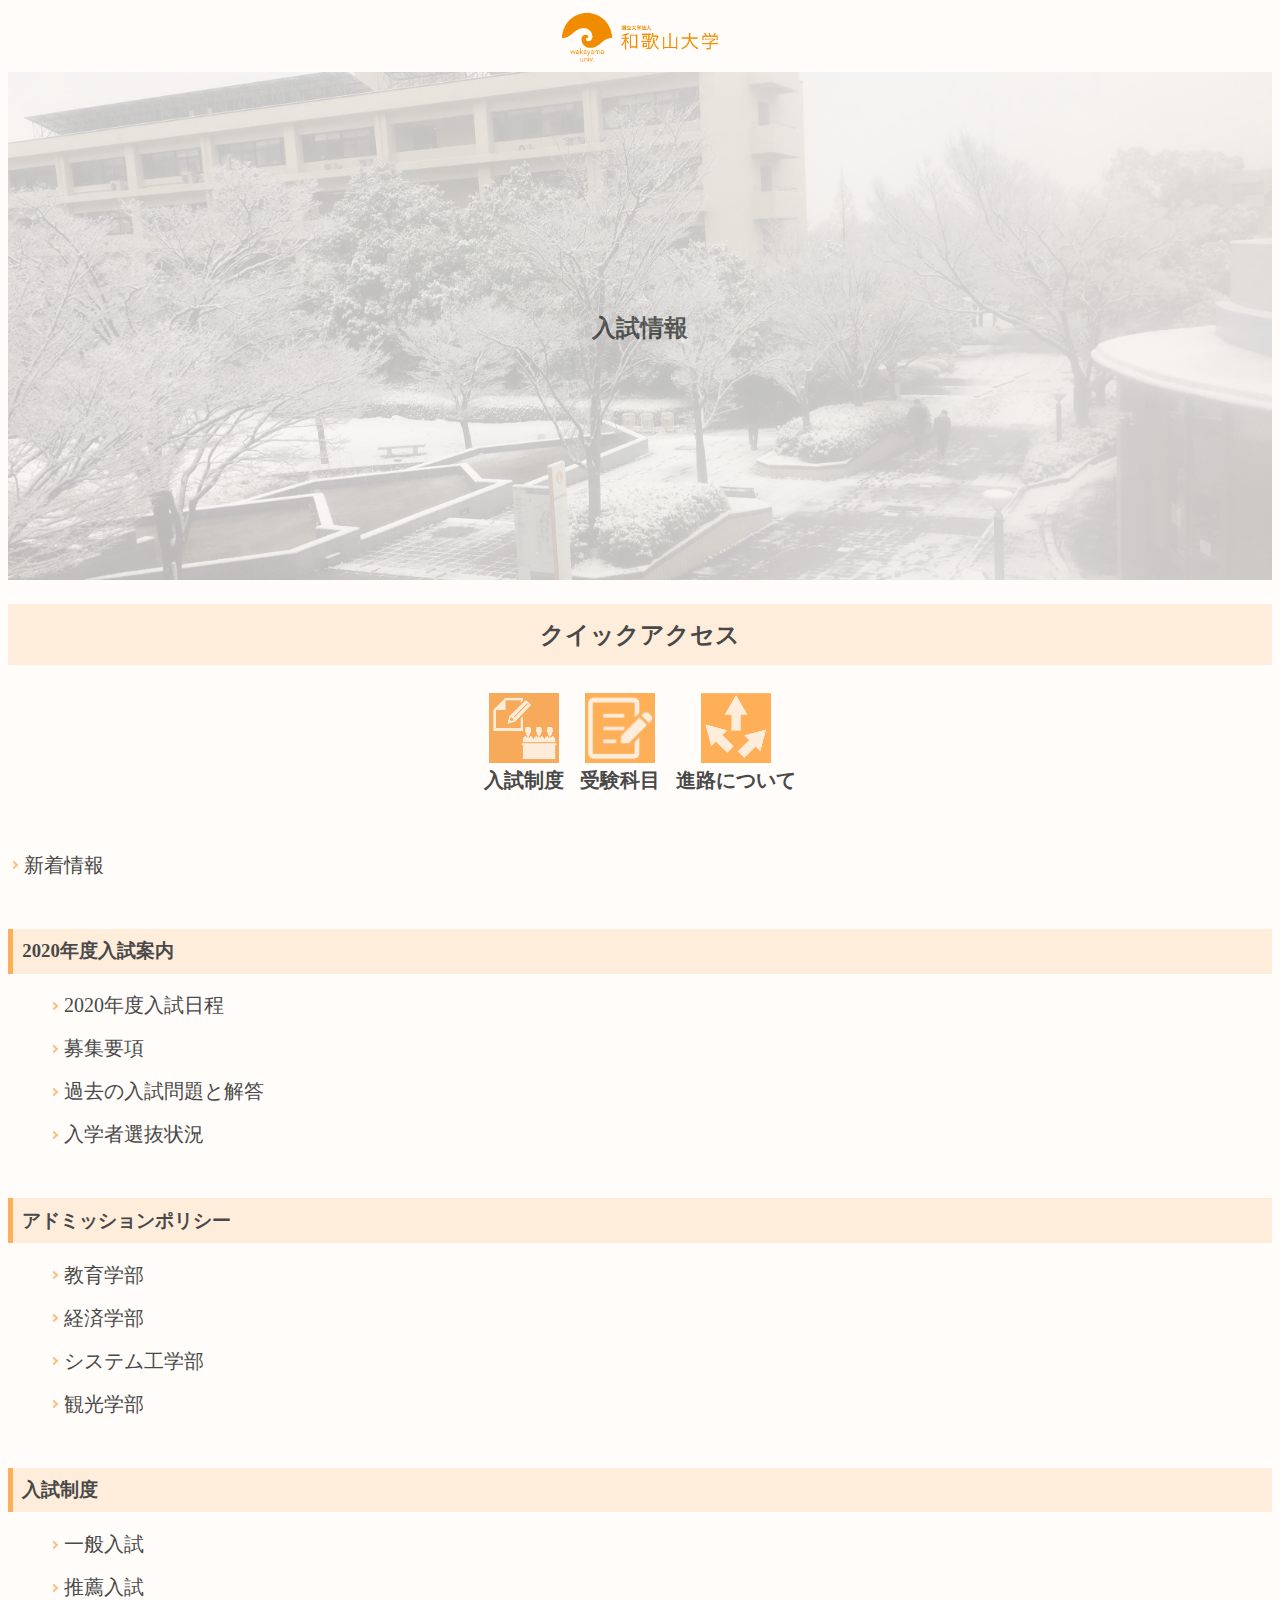
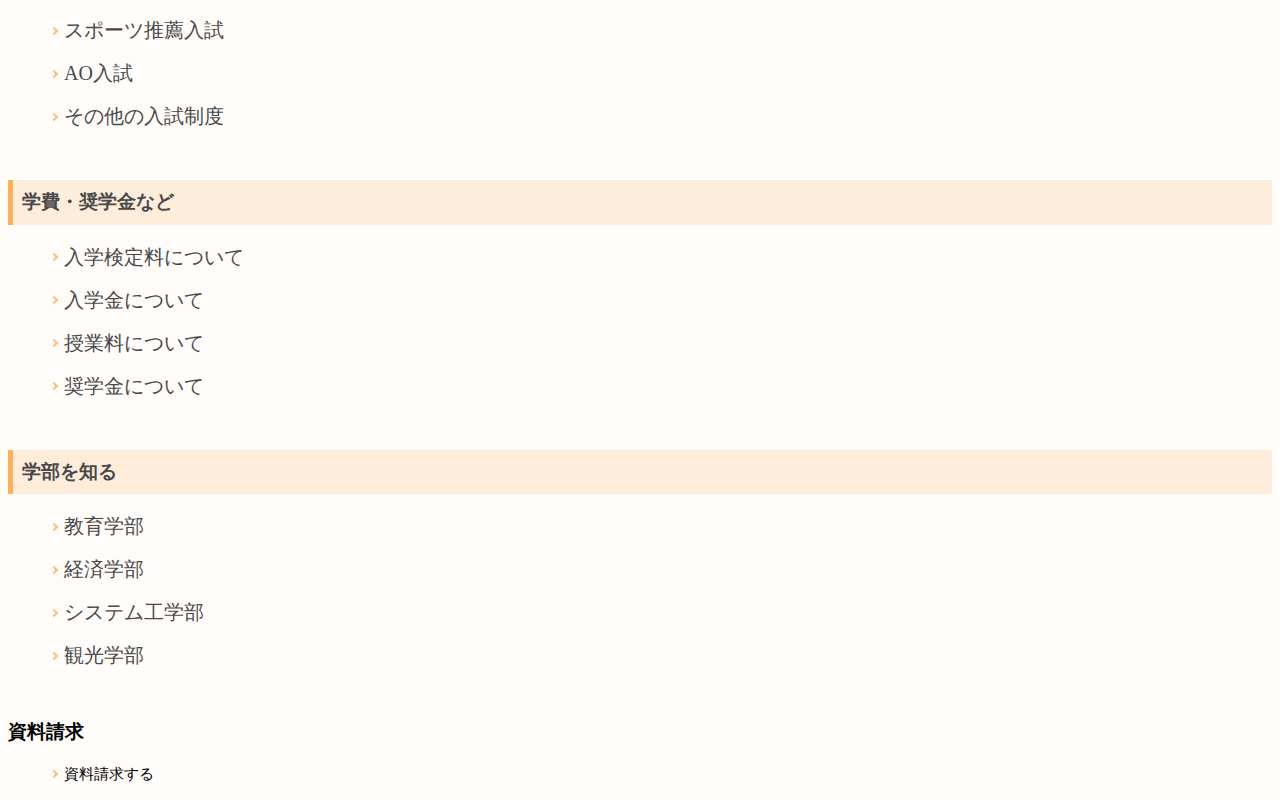
==== index.html @ 89550f72 "Add files via upload" ====
<!DOCTYPE html>
<html lang="ja">
<head>

<meta name="viewport" content="width=device-width,initial-scale=1.0,minimum-scale=1.0">
<meta charset="utf-8">
<title>入試情報｜和歌山大学</title>
<link rel="icon" href="img/icon.png">
<link rel="stylesheet" href="styles.css">
</head>

<body>

  <div class="top">
    <section>
      <img src="img/typeD_color.png" height="60">
    </section>
  </div>

  <div class="title_nyuusi">
    <h2>入試情報</h2>
    <img src="img/snow.JPG">
  </div>


  <div class="title">
    <h2>クイックアクセス</h2>
    <ui class="qa">
      <li>
        <a href="seido.html"><img src="img/入試方法.png" width="70"></a>
        <h3>入試制度</h3>
      </li><li>
        <a href="kamoku.html"><img src="img/入試科目.png" width="70"></a>
        <h3>受験科目</h3>
      </li><li>
        <a href="sinro.html"><img src="img/進路.png" width="70"></a>
        <h3>進路について</h3>
      </li>
    </ul>
  </div>

  <div class="news">
      <p><a href="#" class="arrow sample">新着情報</a></p>
  </div>

  <div class="ado">
      <h3>2020年度入試案内</h3>
      <ul>
        <p><a href="http://www.wakayama-u.ac.jp/admission/entrance/schedule/R2index.html" class="arrow sample">2020年度入試日程</a></p>
      </ul><ul>
        <p><a href="http://www.wakayama-u.ac.jp/admission/faculty/invitation/index.html" class="arrow sample">募集要項</a></p>
      </ul><ul>
        <p><a href="http://www.wakayama-u.ac.jp/admission/entrance/mondai.html" class="arrow sample">過去の入試問題と解答</a></p>
      </ul><ul>
        <p><a href="http://www.wakayama-u.ac.jp/admission/faculty/data/state/index.html" class="arrow sample">入学者選抜状況</a></p>
      </ul>
  </div>

  <div class="syutugan">
    <h3>アドミッションポリシー</h3>
    <ul>
      <p><a href="http://www.wakayama-u.ac.jp/admission/admission-policy/edu.html" class="arrow sample">教育学部</a></p>
      <p><a href="http://www.wakayama-u.ac.jp/admission/admission-policy/eco.html" class="arrow sample">経済学部</a></p>
      <p><a href="http://www.wakayama-u.ac.jp/admission/admission-policy/sys.html" class="arrow sample">システム工学部</a></p>
      <p><a href="http://www.wakayama-u.ac.jp/admission/admission-policy/tou.html" class="arrow sample">観光学部</a></p>
    </ul>
  </div>


  <div class="kamoku">
      <h3>入試制度</h3>
      <ul>
        <p><a href="ippan.html" class="arrow sample">一般入試</a></p>
      </ul><ul>
        <p><a href="suisen.html" class="arrow sample">推薦入試</a></p>
      </ul><ul>
        <p><a href="sports.html" class="arrow sample">スポーツ推薦入試</a></p>
      </ul><ul>
        <p><a href="ao.html" class="arrow sample">AO入試</a></p>
      </ul><ul>
        <p><a href="sonota.html" class="arrow sample">その他の入試制度</a></p>
      </ul>
  </div>

  <div class="money">
    <h3>学費・奨学金など</h3>
    <ul>
      <p><a href="http://www.wakayama-u.ac.jp/admission/entrance/payment.html" class="arrow sample">入学検定料について</a></p>
    </ul><ul>
      <p><a href="http://www.wakayama-u.ac.jp/scenter/fee/index.html" class="arrow sample">入学金について</a></p>
    </ul><ul>
      <p><a href="http://www.wakayama-u.ac.jp/scenter/fee/payment.html" class="arrow sample">授業料について</a></p>
    </ul><ul>
      <p><a href="http://www.wakayama-u.ac.jp/scenter/fee/scholarship0/" class="arrow sample">奨学金について</a></p>
    </ul>
  </div>

  <div class="gakubu">
    <h3>学部を知る</h3>
    <ul>
      <p><a href="https://www.wakayama-u.ac.jp/edu/" class="arrow sample">教育学部</a></p>
    </ul><ul>
      <p><a href="https://www.wakayama-u.ac.jp/eco/" class="arrow sample">経済学部</a></p>
    </ul><ul>
      <p><a href="https://www.wakayama-u.ac.jp/sys/" class="arrow sample">システム工学部</a></p>
    </ul><ul>
      <p><a href="https://www.wakayama-u.ac.jp/tourism/" class="arrow sample">観光学部</a></p>
    </ul>
  </div>

  <div class="siryou">
    <h3>資料請求</h3>
    <ul>
      <p><a href="http://www.wakayama-u.ac.jp/admission/faculty/invitation/guid/index.html" class="arrow sample">資料請求する</a></p>
    </ul>
  </div>


</body>
</html>
---- styles.css ----
html{
  background-color: #fffcf9;
}

.ado, .kamoku, .money, .gakubu, .syutugan, .news{
 position: relative;
 margin-bottom: 50px;
}

.ado a, .kamoku a, .money a, .gakubu a, .syutugan a, .news a{
  font-size: 20px;
  font-family: Hiragino Kaku Gothic ProN;
  font-weight: regular;
  color: #494949;
}

.ado h3, .kamoku h3, .money h3, .gakubu h3, .syutugan h3{
  padding: 0.5em;
  color: #494949;
  background: #ffeddb;
  border-left: solid 5px #ffaf58;
 font-family: Hiragino Kaku Gothic ProN;
 font-weight: Medium:
}


.ado p{
  display: block;
  margin: auto;
}

.arrow{
    position: relative;
    display: inline-block;
    padding: 0 0 0 16px;
    color: #000;
    vertical-align: middle;
    text-decoration: none;
    font-size: 15px;
}
.arrow::before,
.arrow::after{
    position: absolute;
    top: 0;
    bottom: 0;
    left: 0;
    margin: auto;
    content: "";
    vertical-align: middle;
}

.sample::before{
    left: 3px;
    width: 4px;
    height: 4px;
    border-top: 2px solid #ffbf7f;
    border-right: 2px solid #ffbf7f;
    -webkit-transform: rotate(45deg);
    transform: rotate(45deg);
}

.top{
  width: auto;
  text-align: center;
}

.title_nyuusi{
  position: relative;
}

.title_nyuusi h2{
  font-family: Hiragino Kaku Gothic ProN;
  font-weight: Bold;
  color: #494949;
  position: absolute;
  top: 50%;
  left: 50%;
  -ms-transform: translate(-50%,-50%);
  -webkit-transform: translate(-50%,-50%);
  transform: translate(-50%,-50%);
  margin: 0;
  padding: 0;
}

.title_nyuusi img{
  width: 100%;
  opacity: 0.3;
}

.title{
  text-align: center;
  margin-bottom: 50px;
}

.title h2{
  position: relative;
  padding: 0.6em;
  background: #ffeddb;
  font-family: Hiragino Kaku Gothic ProN;
  font-weight: Bold;
  color: #494949;
}

/*.title h2:after{
  position: absolute;
  content: '';
  top: 100%;
  left: 50%;
  border: 15px solid transparent;
  border-top: 15px solid #ffaf58;
  width: 0;
  height: 0;
}*/

.qa li{
  display: inline-block;
  list-style: none;
  margin: 8px;
}

.qa{
  padding: 0;
}

.qa h3{
  margin: 0px;
  font-family: Hiragino Kaku Gothic ProN;
  font-weight: regular;
  font-size: 20px;
  color: #494949;
}
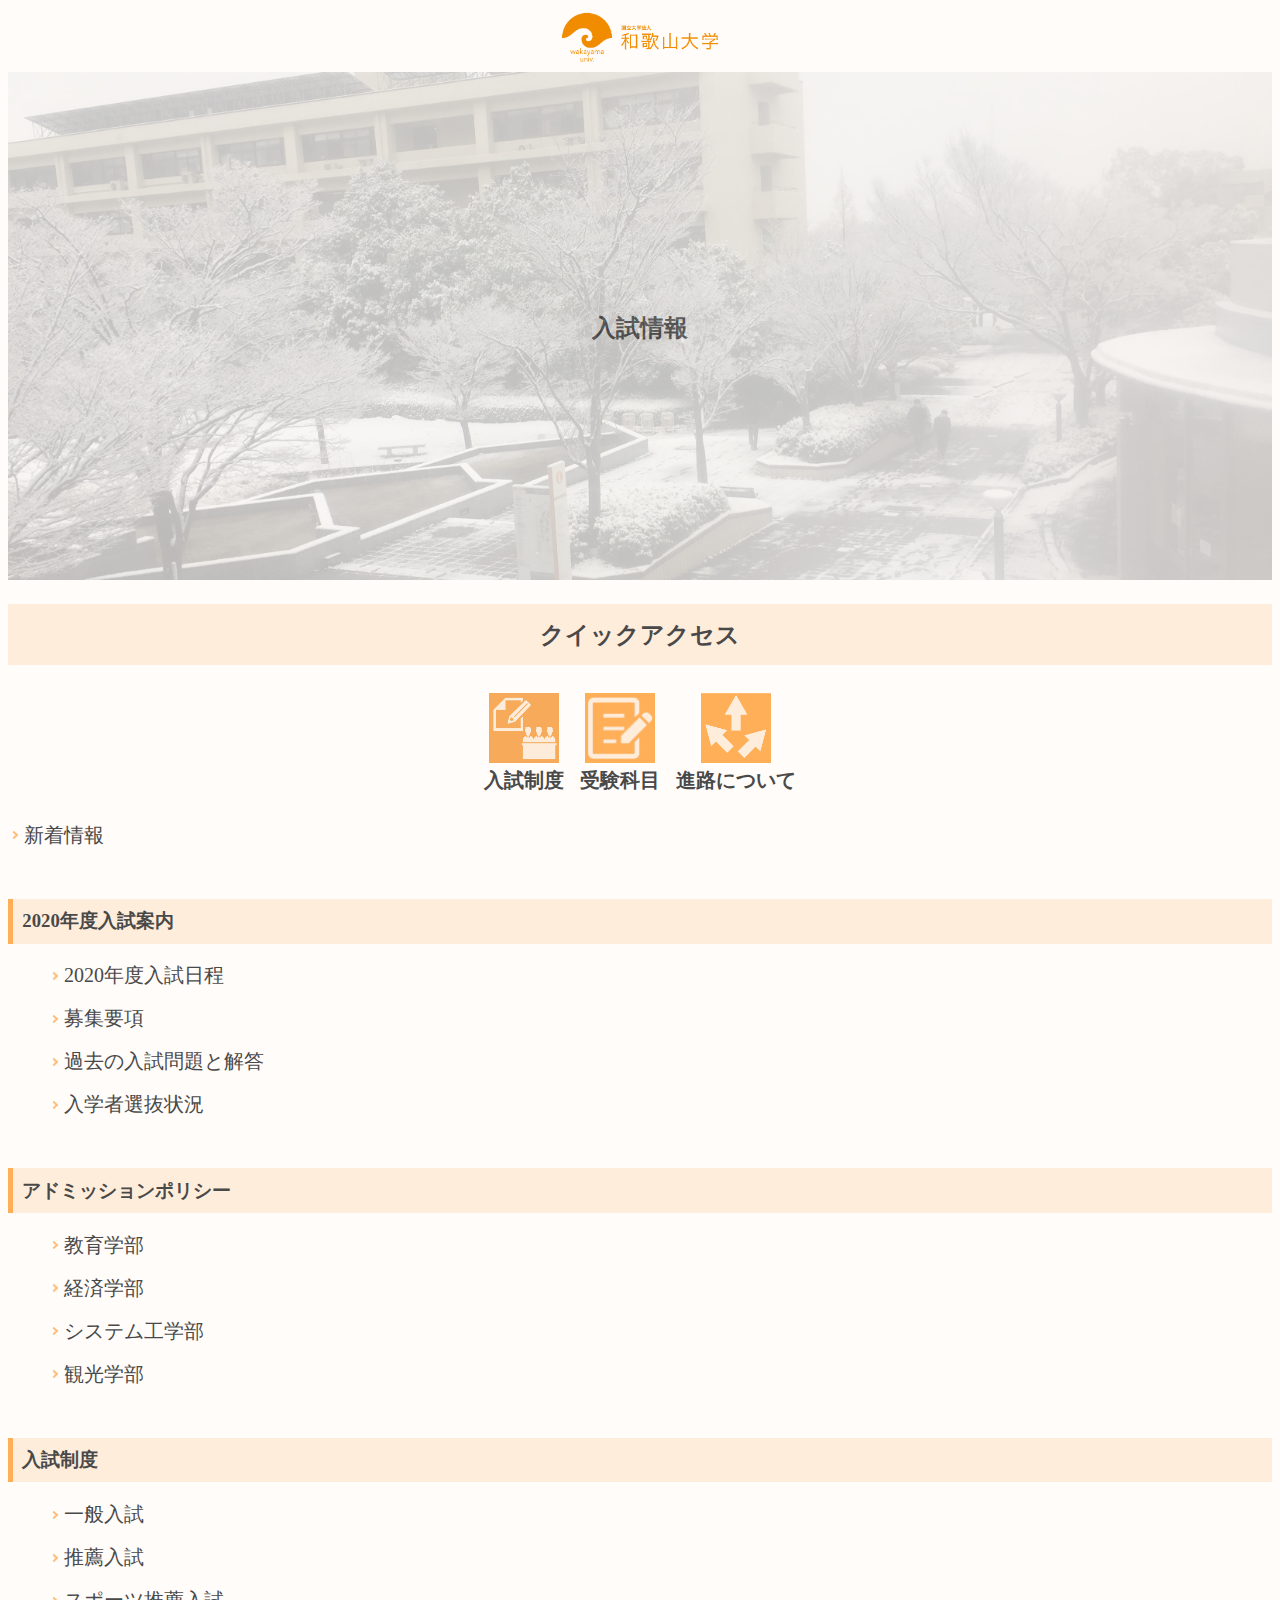
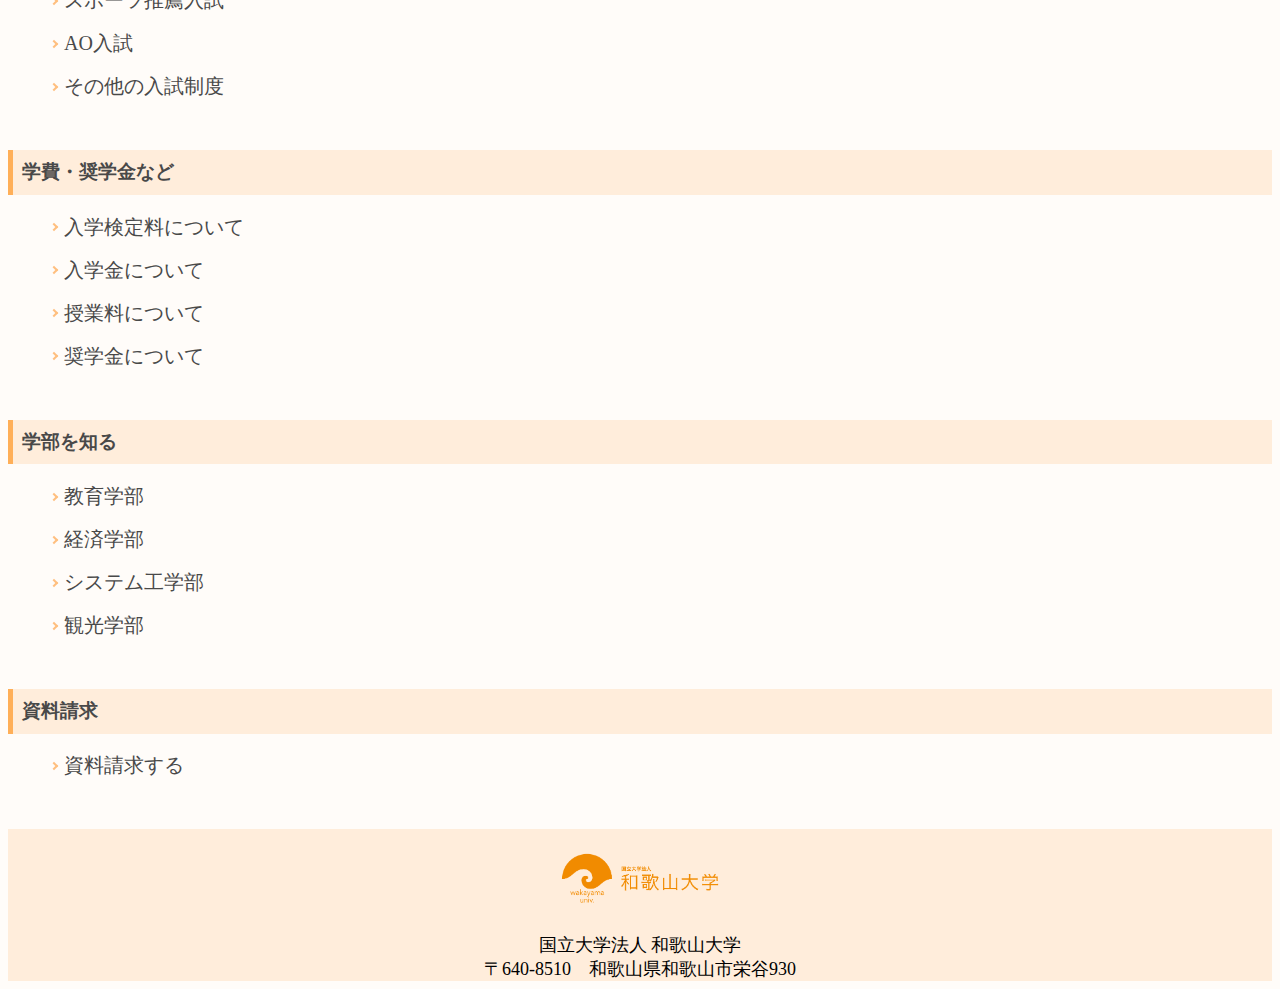
==== commit 09a9e98a: "Add files via upload" ====
--- a/index.html
+++ b/index.html
@@ -7,6 +7,28 @@
 <title>入試情報｜和歌山大学</title>
 <link rel="icon" href="img/icon.png">
 <link rel="stylesheet" href="styles.css">
+
+<script src="https://ajax.googleapis.com/ajax/libs/jquery/2.0.0/jquery.min.js"></script>
+
+<script>
+jQuery(document).ready(function() {
+var offset = 100;
+var duration = 500;
+jQuery(window).scroll(function() {
+if (jQuery(this).scrollTop() > offset) {
+jQuery('.pagetop').fadeIn(duration);
+} else {
+jQuery('.pagetop').fadeOut(duration);
+}
+});
+
+jQuery('.pagetop').click(function(event) {
+event.preventDefault();
+jQuery('html, body').animate({scrollTop: 0}, duration);
+return false;
+})
+});
+</script>
 </head>
 
 <body>
@@ -116,5 +138,14 @@
   </div>
 
 
+    <div class="daigaku">
+      <img src="img/typeD_color.png" height="60">
+      <p>国立大学法人 和歌山大学</p>
+      <p>〒640-8510　和歌山県和歌山市栄谷930</p>
+    </div>
+
+  <div class="pagetop">⇑</div>
+
+
 </body>
 </html>
--- a/styles.css
+++ b/styles.css
@@ -2,19 +2,19 @@
   background-color: #fffcf9;
 }
 
-.ado, .kamoku, .money, .gakubu, .syutugan, .news{
+.ado, .kamoku, .money, .gakubu, .syutugan, .news, .siryou{
  position: relative;
  margin-bottom: 50px;
 }
 
-.ado a, .kamoku a, .money a, .gakubu a, .syutugan a, .news a{
+.ado a, .kamoku a, .money a, .gakubu a, .syutugan a, .news a, .siryou a{
   font-size: 20px;
   font-family: Hiragino Kaku Gothic ProN;
   font-weight: regular;
   color: #494949;
 }
 
-.ado h3, .kamoku h3, .money h3, .gakubu h3, .syutugan h3{
+.ado h3, .kamoku h3, .money h3, .gakubu h3, .syutugan h3, .siryou h3{
   padding: 0.5em;
   color: #494949;
   background: #ffeddb;
@@ -115,7 +115,7 @@
 .qa li{
   display: inline-block;
   list-style: none;
-  margin: 8px;
+  margin: 10px;
 }
 
 .qa{
@@ -129,3 +129,80 @@
   font-size: 20px;
   color: #494949;
 }
+
+
+.daigaku{
+  background: #ffeddb;
+  width: auto;
+  text-align: center;
+}
+
+.daigaku p{
+  margin: 0;
+  font-family: Hiragino Kaku Gothic ProN;
+  font-weight: lighter;
+  font-size: 18px;
+}
+
+.daigaku img{
+  margin-top: 20px;
+  margin-bottom: 20px;
+}
+
+/* 上に戻るボタン */
+.pagetop {
+	color: #fff;
+	background-color: rgba(0,0,0,0.3);
+	text-decoration: none;
+	display: none;
+	position: fixed;
+	bottom: 1rem;
+	right: 1rem;
+	font-size: 1.5rem;
+	width: 3.3rem;
+	height: 3.3rem;
+	line-height: 3.3rem;
+	border-radius: 3.3rem;
+	text-align: center;
+	cursor: pointer;
+}
+
+.pagetop:hover {
+	color: #fff !important;
+	background-color: #ed702b;
+	text-decoration: none;
+}
+
+
+.title{
+  text-align: center;
+  margin-bottom: 20px;
+}
+
+/*.title h2{
+  position: relative;
+  padding: 0.6em;
+  background: #ffeddb;
+  font-family: Hiragino Kaku Gothic ProN;
+  font-weight: Bold;
+  color: #494949;
+}*/
+
+.title h4{
+  font-family: Hiragino Kaku Gothic ProN;
+  font-weight: Bold;
+  color: #494949;
+}
+
+.title_gakubu{
+  text-align: center;
+  display: inline-block;
+  padding: 0;
+  margin-top: 0;
+}
+
+.title li{
+  display: inline-block;
+  list-style: none;
+  margin: 8px;
+}
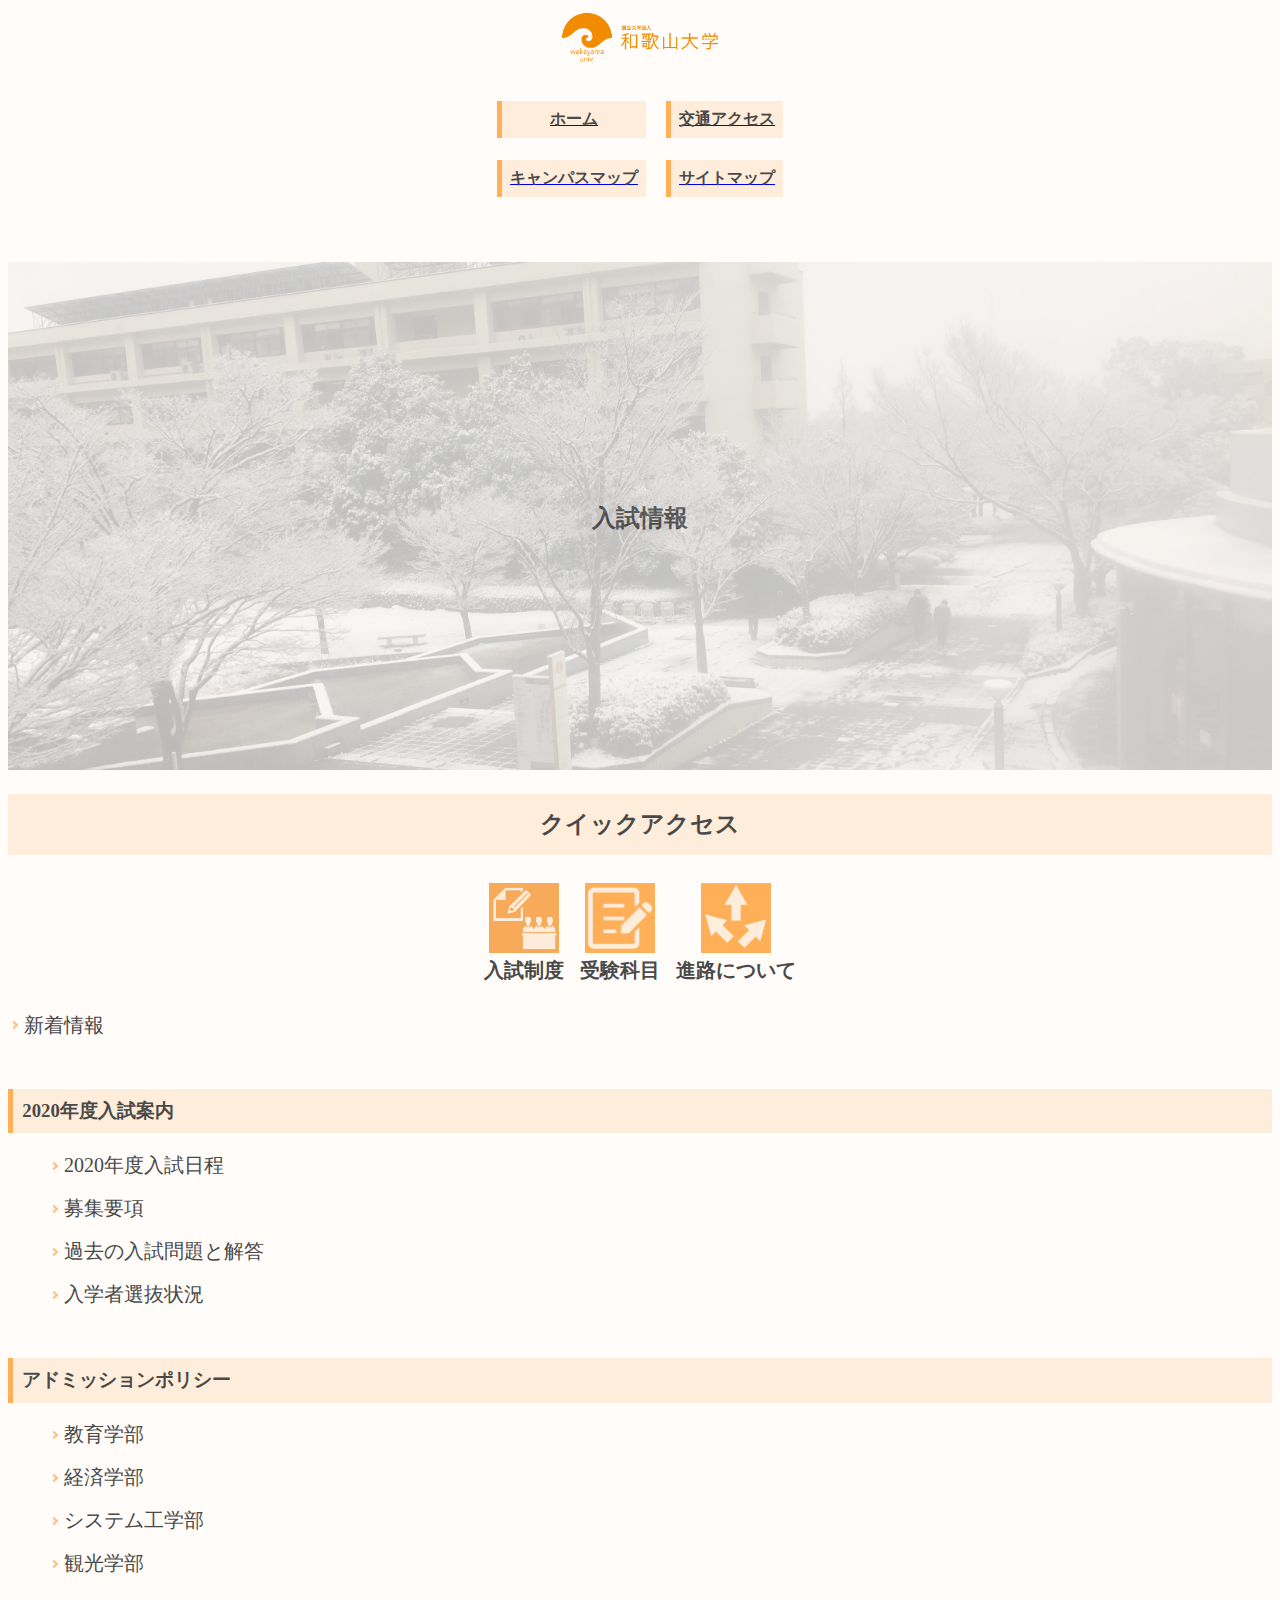
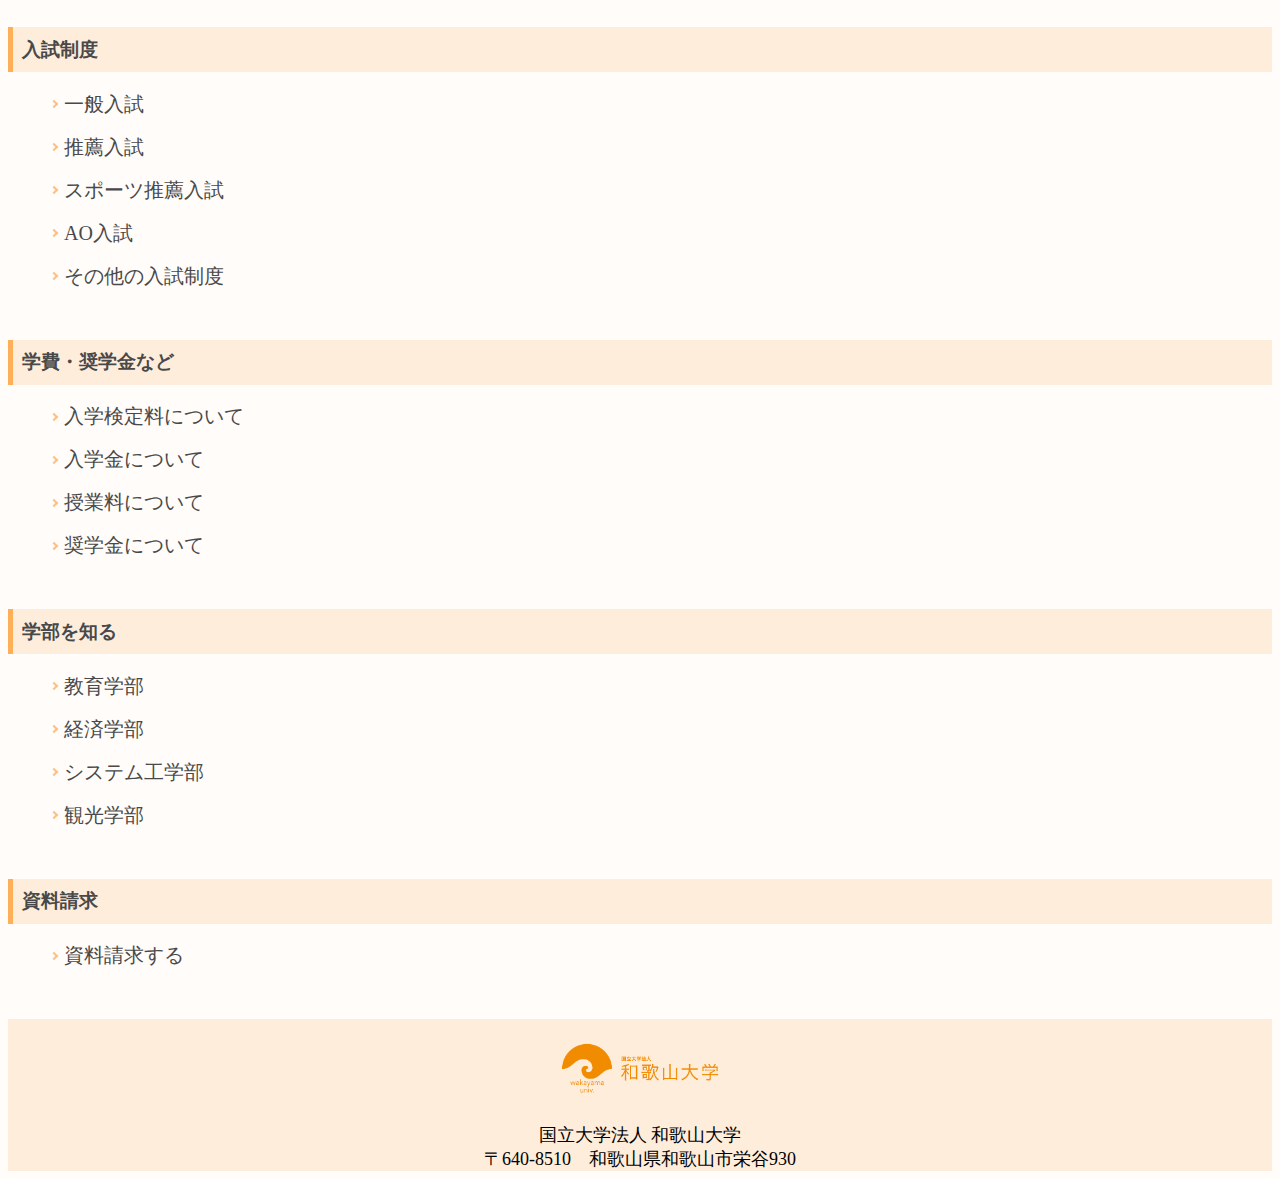
==== commit f31e3033: "Add files via upload" ====
--- a/index.html
+++ b/index.html
@@ -37,6 +37,13 @@
     <section>
       <img src="img/typeD_color.png" height="60">
     </section>
+  </div>
+
+  <div class="title">
+    <ul class="title_gakubu">
+      <li><a href="https://www.wakayama-u.ac.jp/"><h4>ホーム</h4></a><a href="https://www.wakayama-u.ac.jp/about/c-map.html"><h4>キャンパスマップ</h4></a></li>
+      <li><a href="https://www.wakayama-u.ac.jp/about/access.html"><h4>交通アクセス</h4></a><a href="https://www.wakayama-u.ac.jp/sitemap.html"><h4>サイトマップ</h4></a></li>
+    </ul>
   </div>
 
   <div class="title_nyuusi">
--- a/styles.css
+++ b/styles.css
@@ -14,7 +14,7 @@
   color: #494949;
 }
 
-.ado h3, .kamoku h3, .money h3, .gakubu h3, .syutugan h3, .siryou h3{
+.ado h3, .kamoku h3, .money h3, .gakubu h3, .syutugan h3, .siryou h3, .title_gakubu h4{
   padding: 0.5em;
   color: #494949;
   background: #ffeddb;
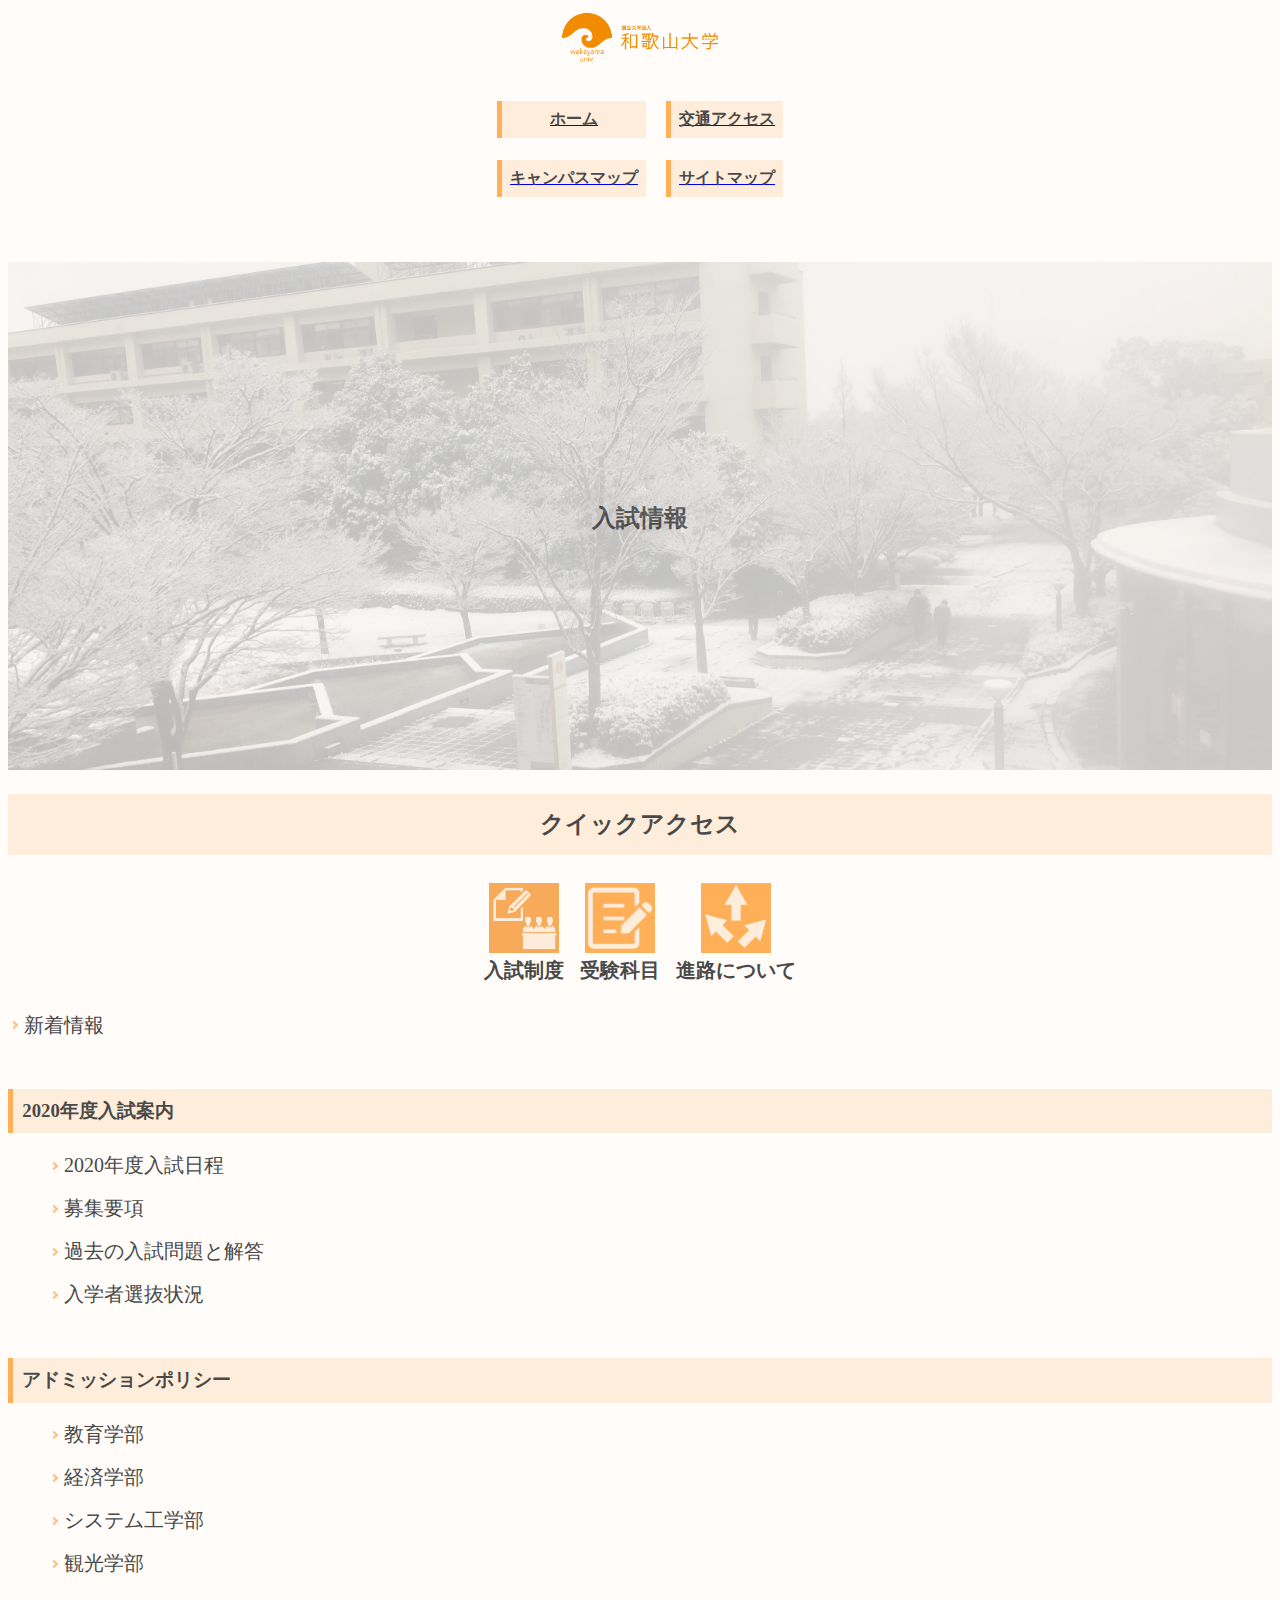
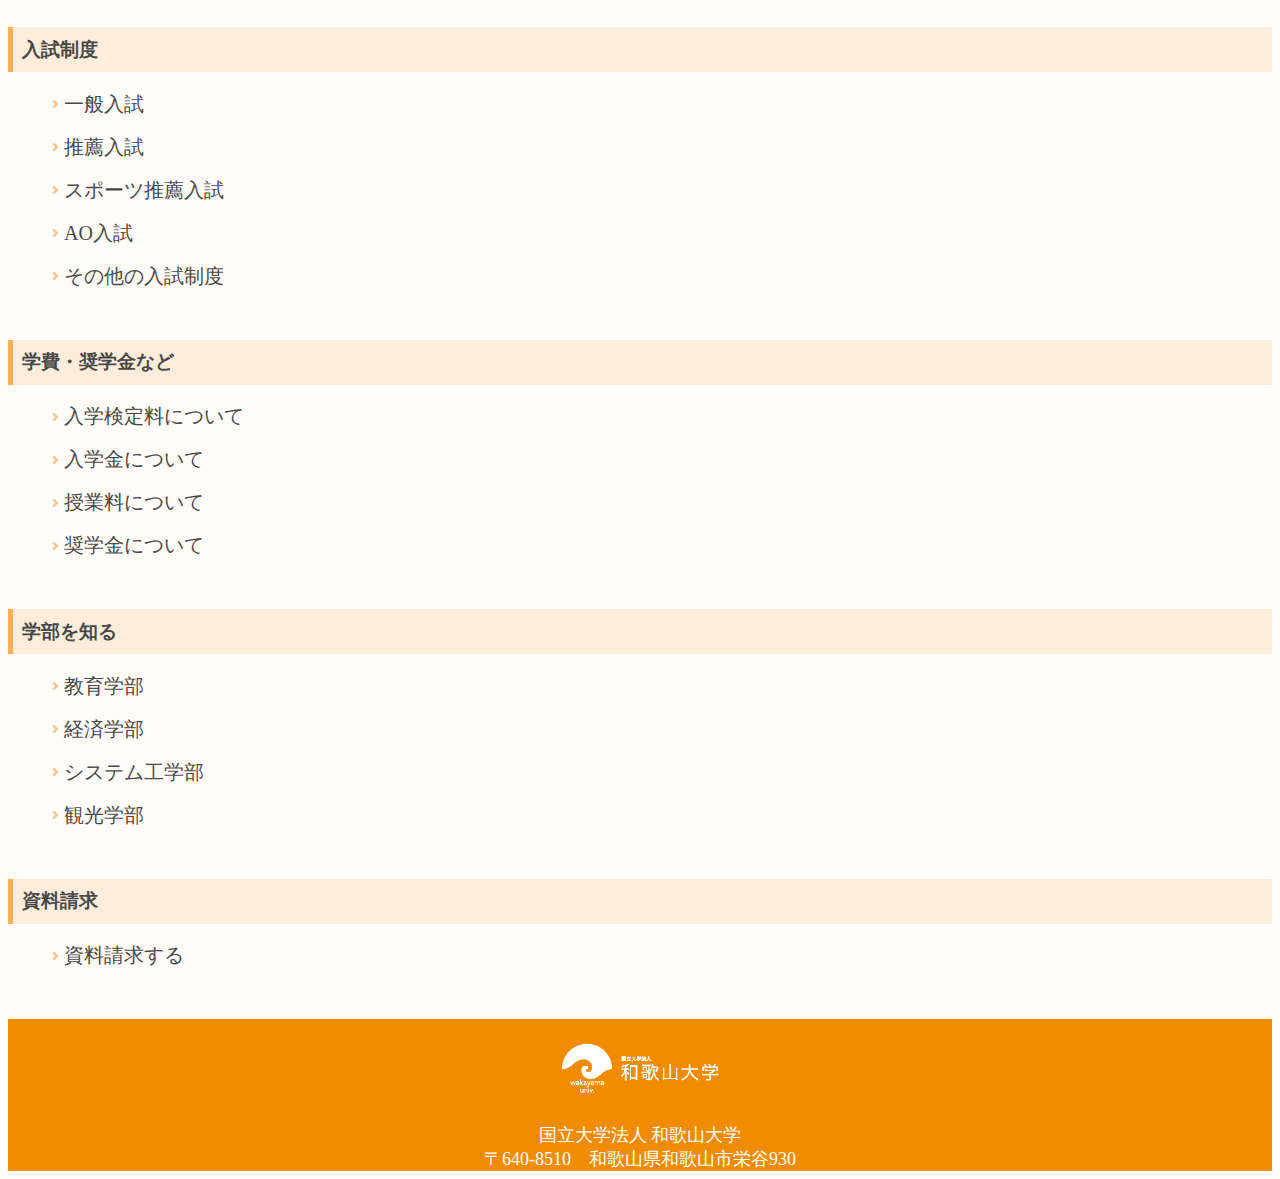
==== commit abe741b1: "Add files via upload" ====
--- a/index.html
+++ b/index.html
@@ -146,7 +146,7 @@
 
 
     <div class="daigaku">
-      <img src="img/typeD_color.png" height="60">
+      <img src="img/typeD_white.png" height="60">
       <p>国立大学法人 和歌山大学</p>
       <p>〒640-8510　和歌山県和歌山市栄谷930</p>
     </div>
--- a/styles.css
+++ b/styles.css
@@ -132,7 +132,7 @@
 
 
 .daigaku{
-  background: #ffeddb;
+  background: #f18b00;
   width: auto;
   text-align: center;
 }
@@ -141,6 +141,7 @@
   margin: 0;
   font-family: Hiragino Kaku Gothic ProN;
   font-weight: lighter;
+  color: #fff;
   font-size: 18px;
 }
 
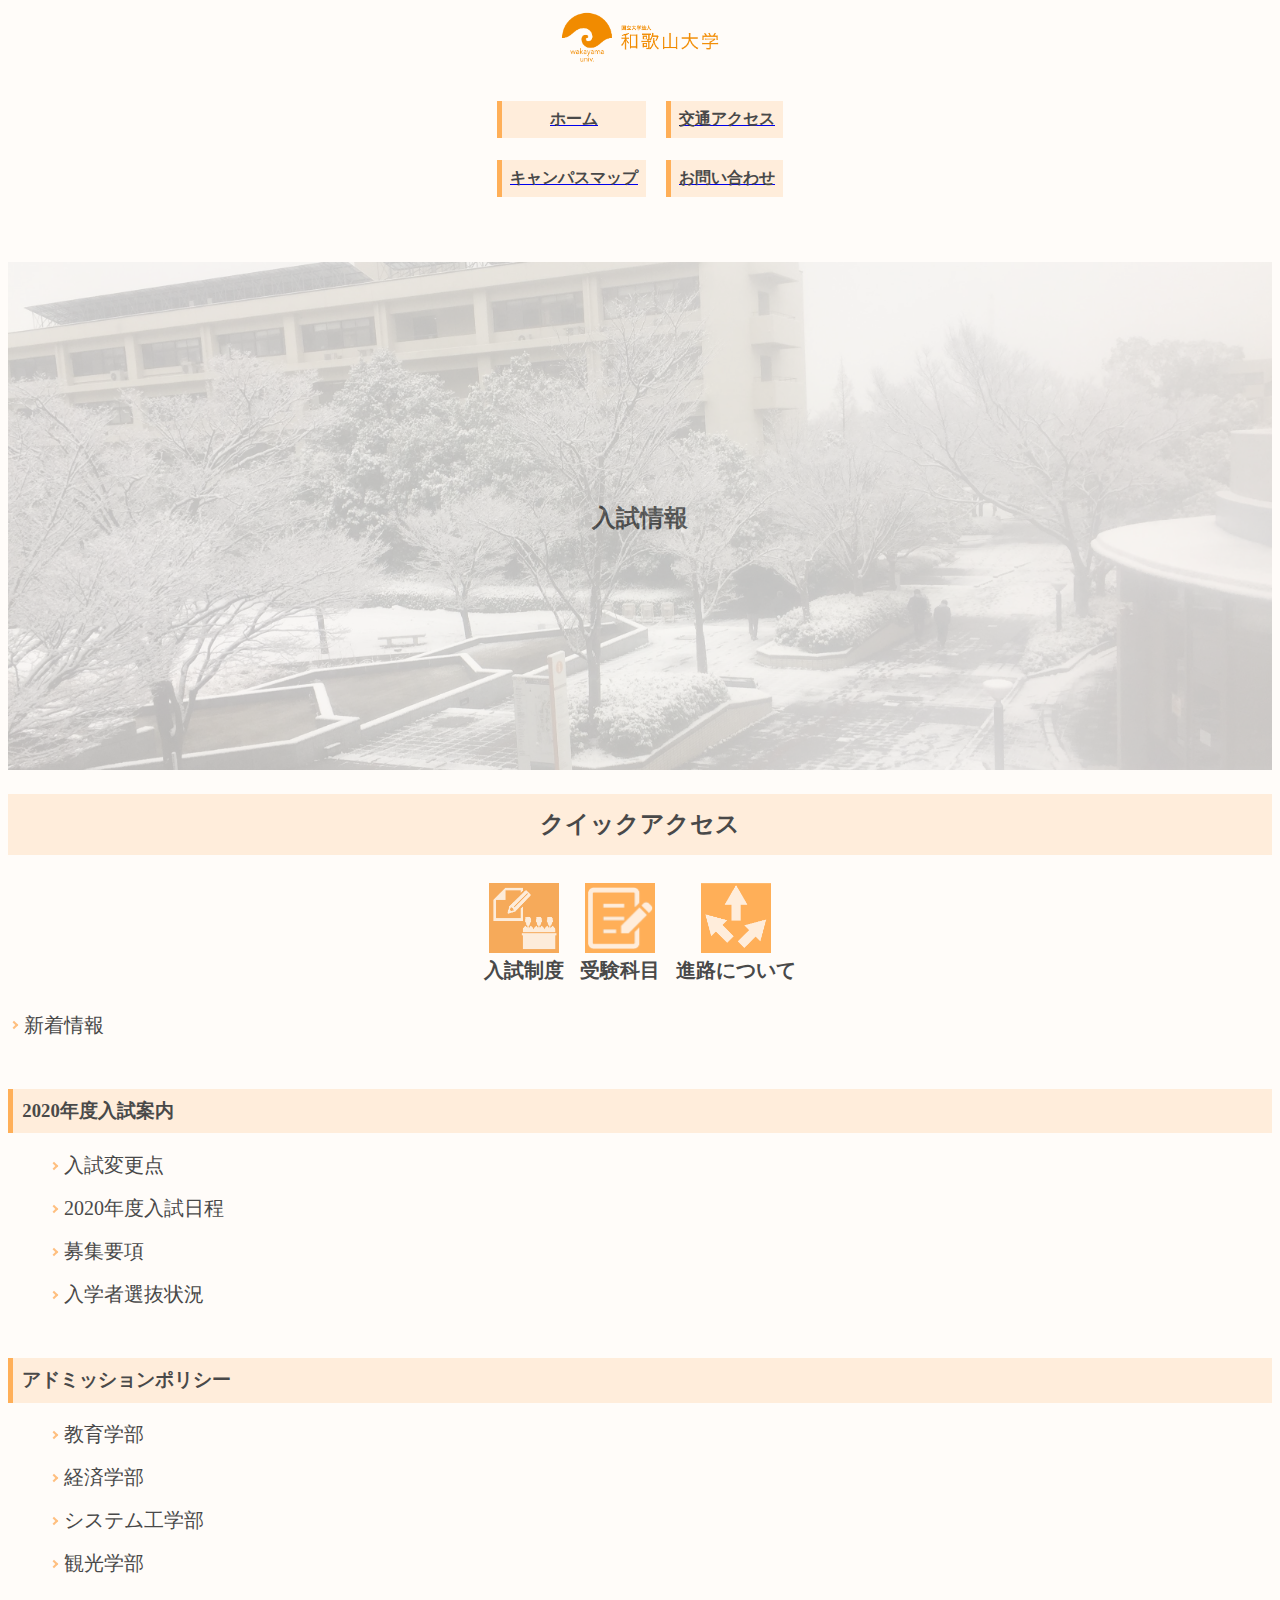
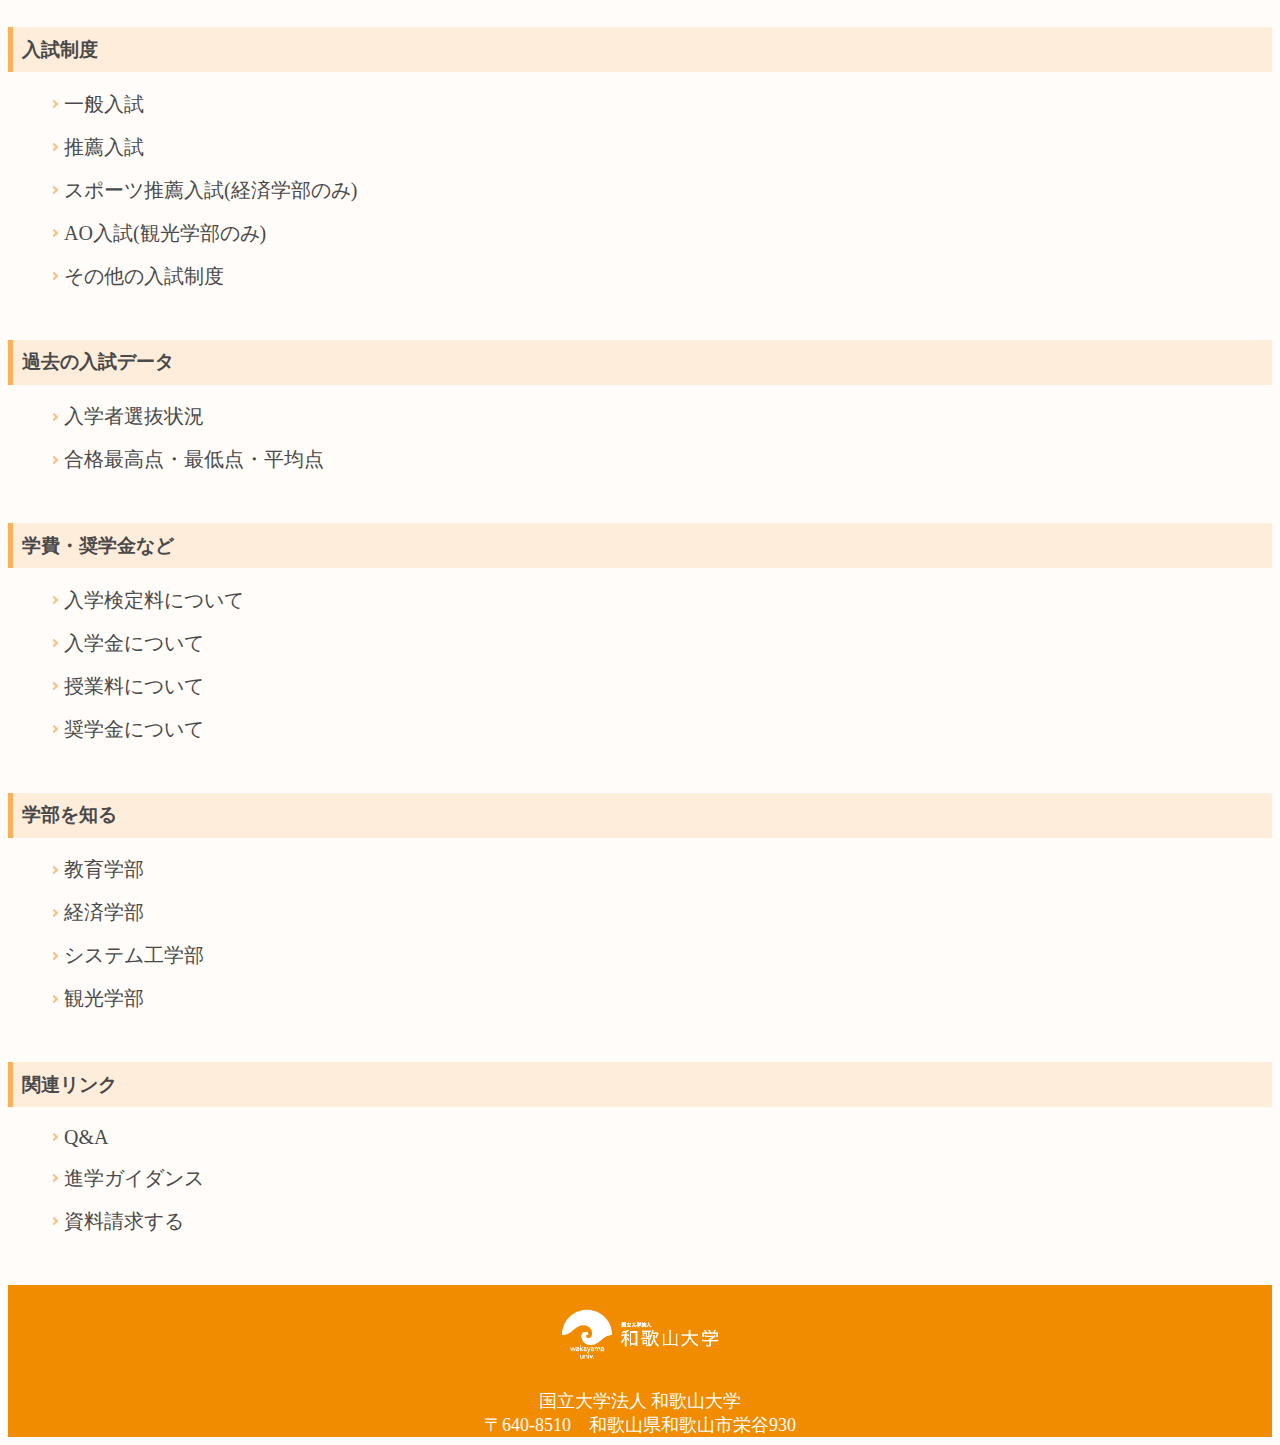
==== commit 21068e57: "Add files via upload" ====
--- a/index.html
+++ b/index.html
@@ -42,7 +42,7 @@
   <div class="title">
     <ul class="title_gakubu">
       <li><a href="https://www.wakayama-u.ac.jp/"><h4>ホーム</h4></a><a href="https://www.wakayama-u.ac.jp/about/c-map.html"><h4>キャンパスマップ</h4></a></li>
-      <li><a href="https://www.wakayama-u.ac.jp/about/access.html"><h4>交通アクセス</h4></a><a href="https://www.wakayama-u.ac.jp/sitemap.html"><h4>サイトマップ</h4></a></li>
+      <li><a href="https://www.wakayama-u.ac.jp/about/access.html"><h4>交通アクセス</h4></a><a href="http://www.wakayama-u.ac.jp/contact/"><h4>お問い合わせ</h4></a></li>
     </ul>
   </div>
 
@@ -75,11 +75,11 @@
   <div class="ado">
       <h3>2020年度入試案内</h3>
       <ul>
+        <p><a href="https://www.wakayama-u.ac.jp/admission/faculty/33gaiyou_yokoku/index.html" class="arrow sample">入試変更点</a></p>
+      </ul><ul>
         <p><a href="http://www.wakayama-u.ac.jp/admission/entrance/schedule/R2index.html" class="arrow sample">2020年度入試日程</a></p>
       </ul><ul>
         <p><a href="http://www.wakayama-u.ac.jp/admission/faculty/invitation/index.html" class="arrow sample">募集要項</a></p>
-      </ul><ul>
-        <p><a href="http://www.wakayama-u.ac.jp/admission/entrance/mondai.html" class="arrow sample">過去の入試問題と解答</a></p>
       </ul><ul>
         <p><a href="http://www.wakayama-u.ac.jp/admission/faculty/data/state/index.html" class="arrow sample">入学者選抜状況</a></p>
       </ul>
@@ -103,12 +103,20 @@
       </ul><ul>
         <p><a href="suisen.html" class="arrow sample">推薦入試</a></p>
       </ul><ul>
-        <p><a href="sports.html" class="arrow sample">スポーツ推薦入試</a></p>
+        <p><a href="sports.html" class="arrow sample">スポーツ推薦入試(経済学部のみ)</a></p>
       </ul><ul>
-        <p><a href="ao.html" class="arrow sample">AO入試</a></p>
+        <p><a href="ao.html" class="arrow sample">AO入試(観光学部のみ)</a></p>
       </ul><ul>
         <p><a href="sonota.html" class="arrow sample">その他の入試制度</a></p>
       </ul>
+  </div>
+
+  <div class="kako">
+    <h3>過去の入試データ</h3>
+    <ul>
+      <p><a href="http://www.wakayama-u.ac.jp/admission/faculty/data/state/" class="arrow sample">入学者選抜状況</a></p>
+      <p><a href="http://www.wakayama-u.ac.jp/admission/faculty/data/result/index.html" class="arrow sample">合格最高点・最低点・平均点</a></p>
+    </ul>
   </div>
 
   <div class="money">
@@ -138,8 +146,12 @@
   </div>
 
   <div class="siryou">
-    <h3>資料請求</h3>
+    <h3>関連リンク</h3>
     <ul>
+      <p><a href="https://www.wakayama-u.ac.jp/admission/faculty/faq.html" class="arrow sample">Q&A</a></p>
+    </ul><ul>
+      <p><a href="https://www.wakayama-u.ac.jp/admission/entrance/guidance.html" class="arrow sample">進学ガイダンス</a></p>
+    </ul><ul>
       <p><a href="http://www.wakayama-u.ac.jp/admission/faculty/invitation/guid/index.html" class="arrow sample">資料請求する</a></p>
     </ul>
   </div>
--- a/styles.css
+++ b/styles.css
@@ -2,19 +2,19 @@
   background-color: #fffcf9;
 }
 
-.ado, .kamoku, .money, .gakubu, .syutugan, .news, .siryou{
+.ado, .kamoku, .money, .gakubu, .syutugan, .news, .siryou, .kako{
  position: relative;
  margin-bottom: 50px;
 }
 
-.ado a, .kamoku a, .money a, .gakubu a, .syutugan a, .news a, .siryou a{
+.ado a, .kamoku a, .money a, .gakubu a, .syutugan a, .news a, .siryou a, .kako a{
   font-size: 20px;
   font-family: Hiragino Kaku Gothic ProN;
   font-weight: regular;
   color: #494949;
 }
 
-.ado h3, .kamoku h3, .money h3, .gakubu h3, .syutugan h3, .siryou h3, .title_gakubu h4{
+.ado h3, .kamoku h3, .money h3, .gakubu h3, .syutugan h3, .siryou h3, .title_gakubu h4, .kako h3{
   padding: 0.5em;
   color: #494949;
   background: #ffeddb;
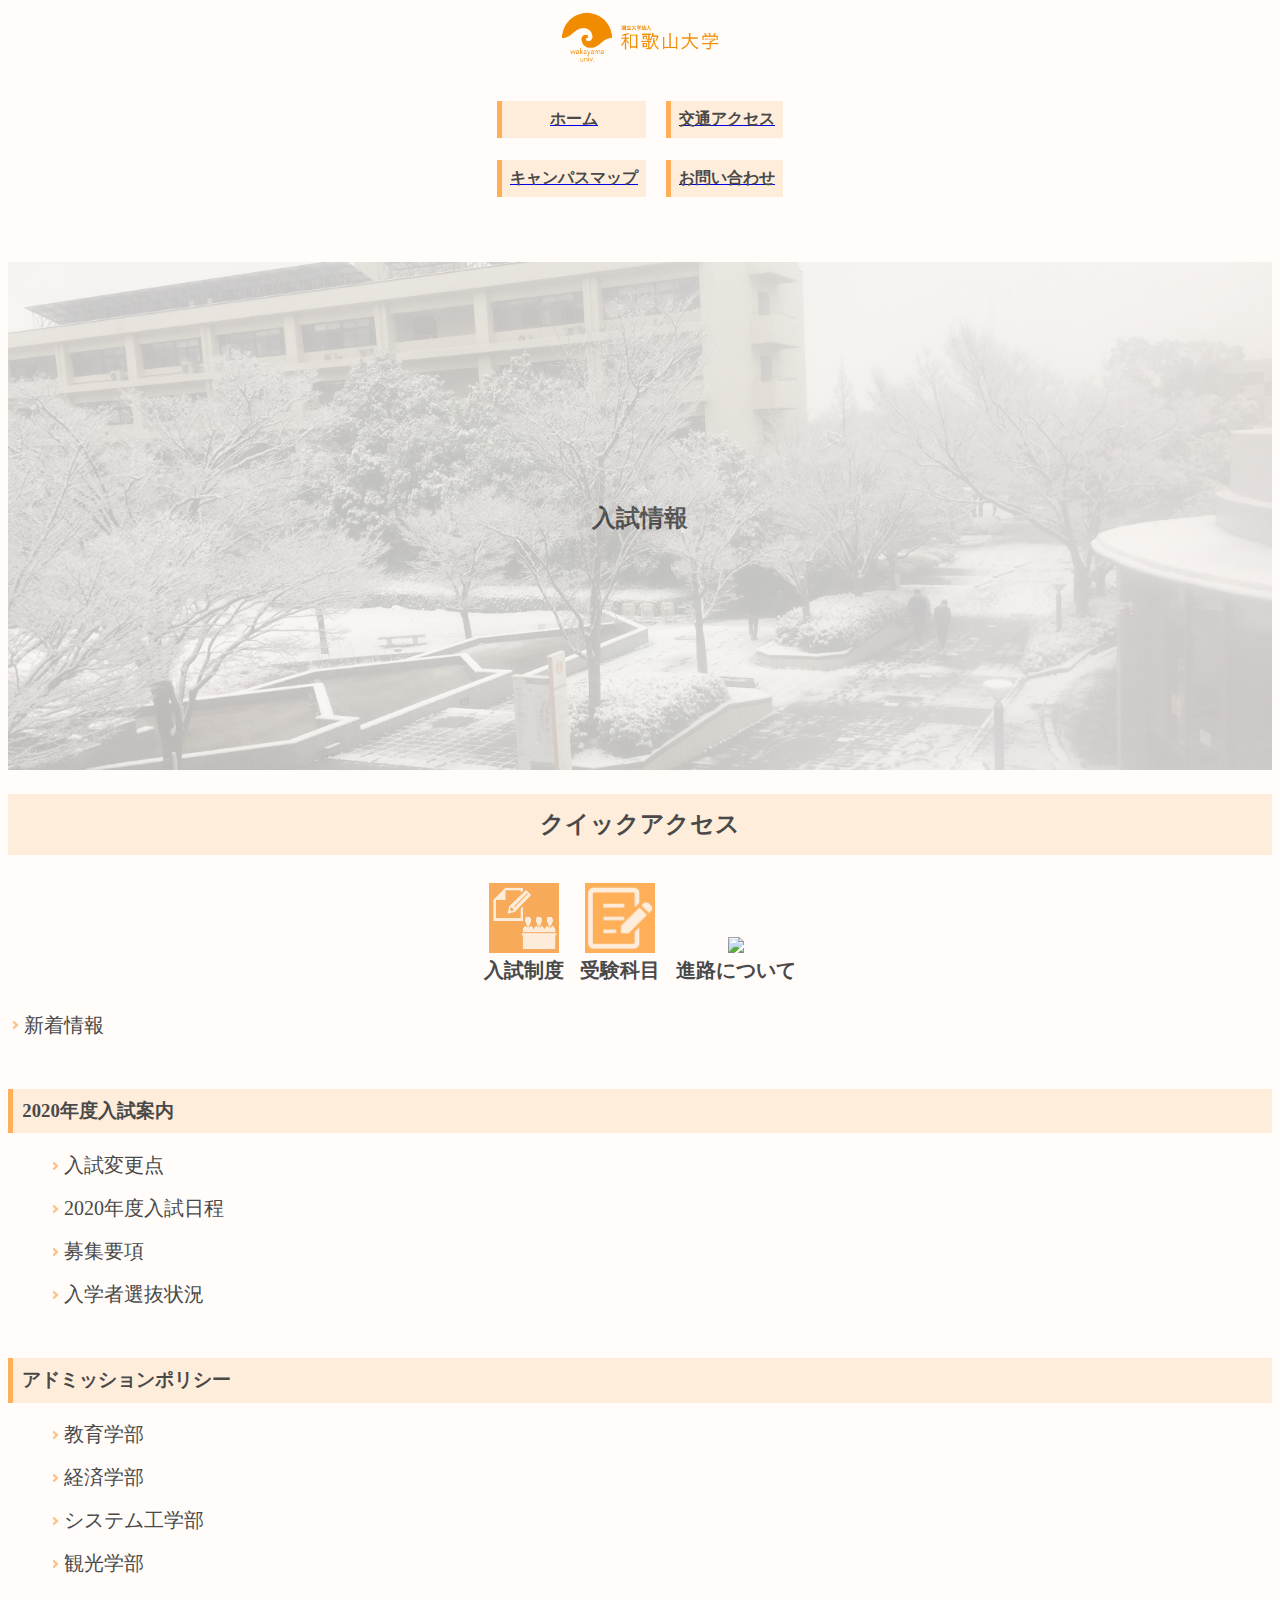
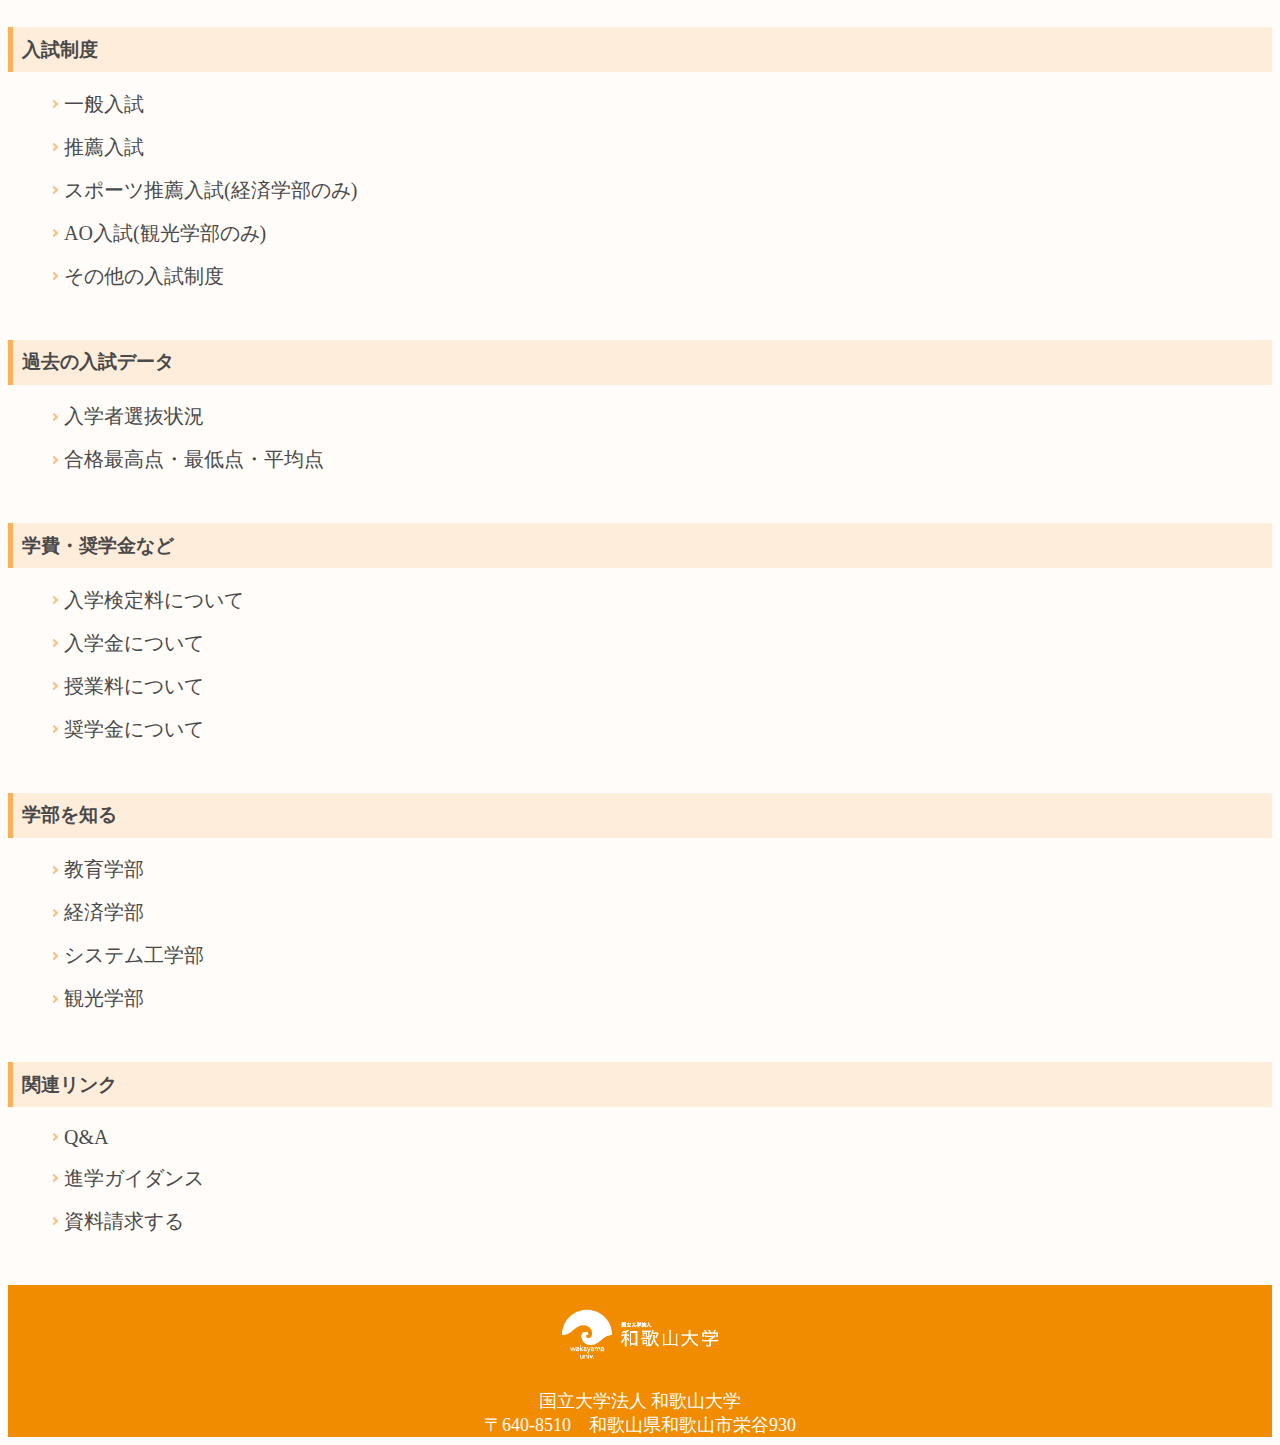
==== commit 2e177e6e: "Add files via upload" ====
--- a/index.html
+++ b/index.html
@@ -62,7 +62,7 @@
         <a href="kamoku.html"><img src="img/入試科目.png" width="70"></a>
         <h3>受験科目</h3>
       </li><li>
-        <a href="sinro.html"><img src="img/進路.png" width="70"></a>
+        <a href="kakomon.html"><img src="img/過去問.png" width="70"></a>
         <h3>進路について</h3>
       </li>
     </ul>
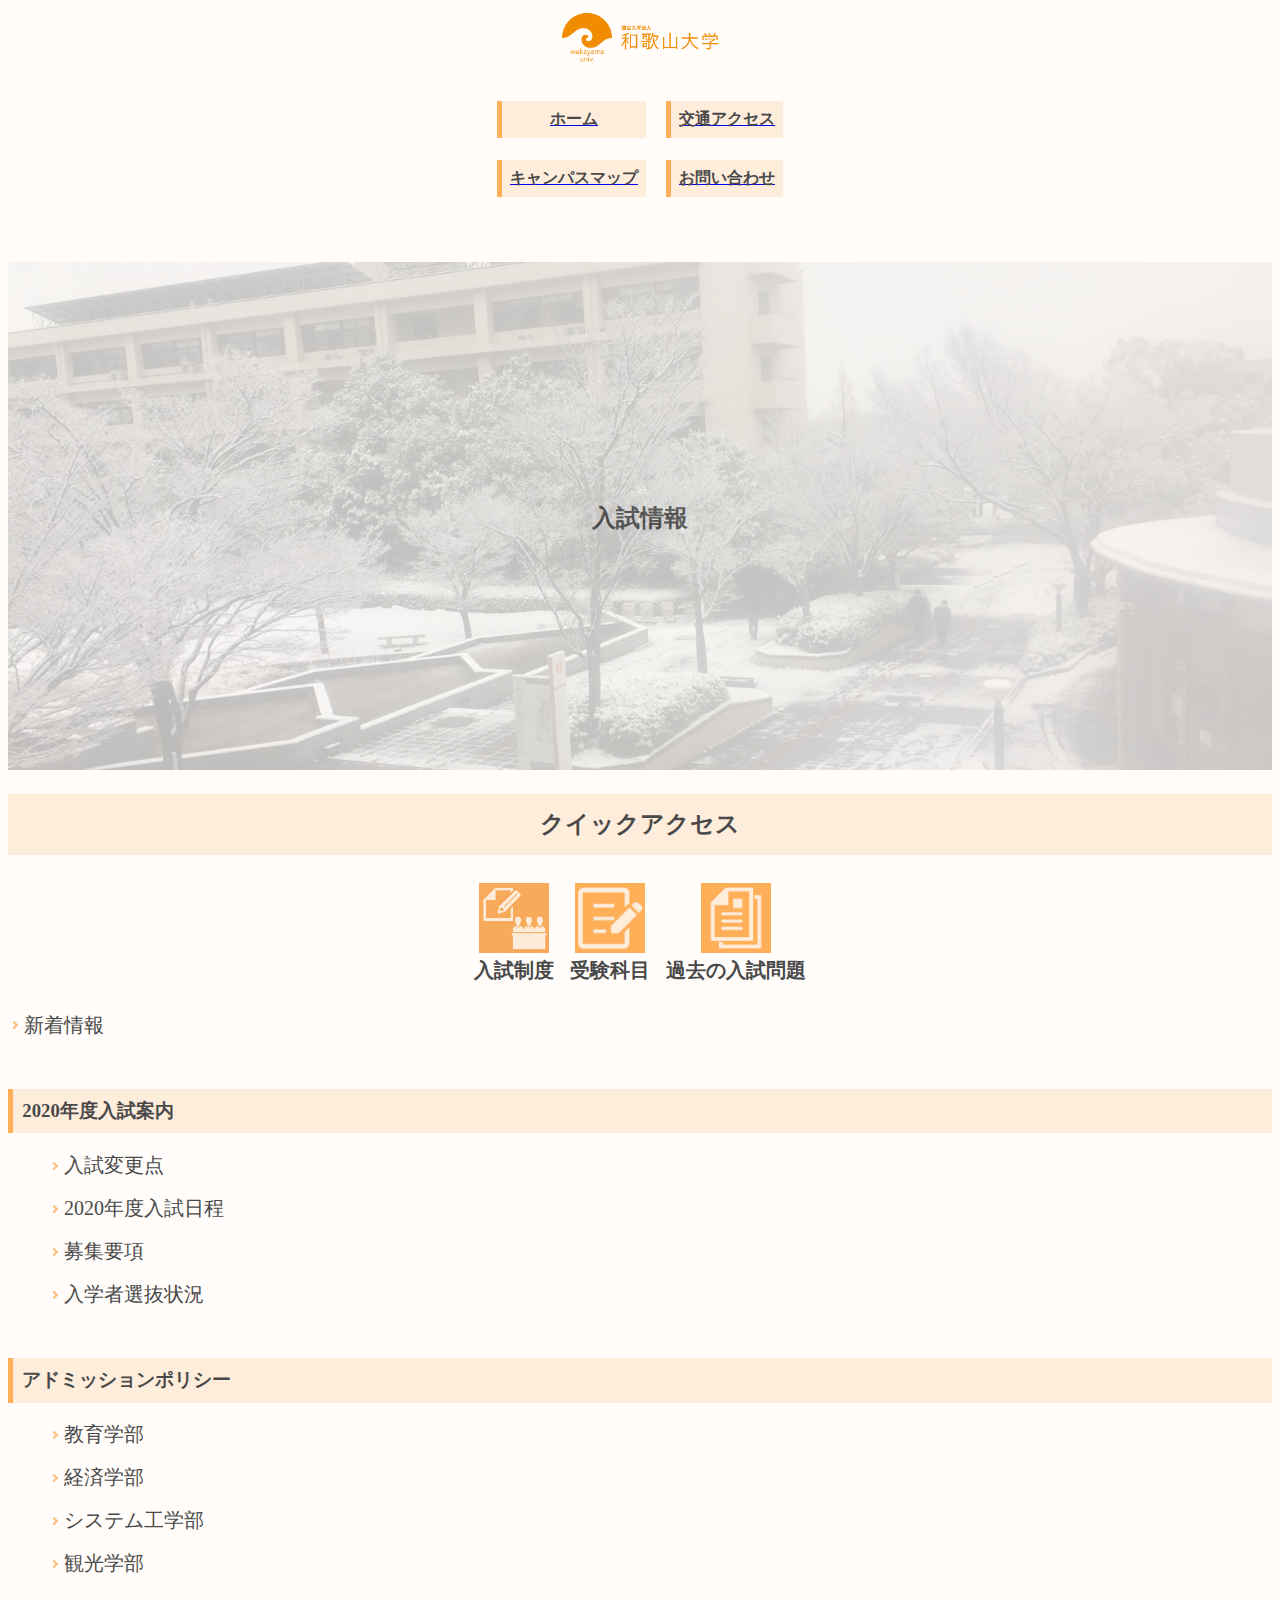
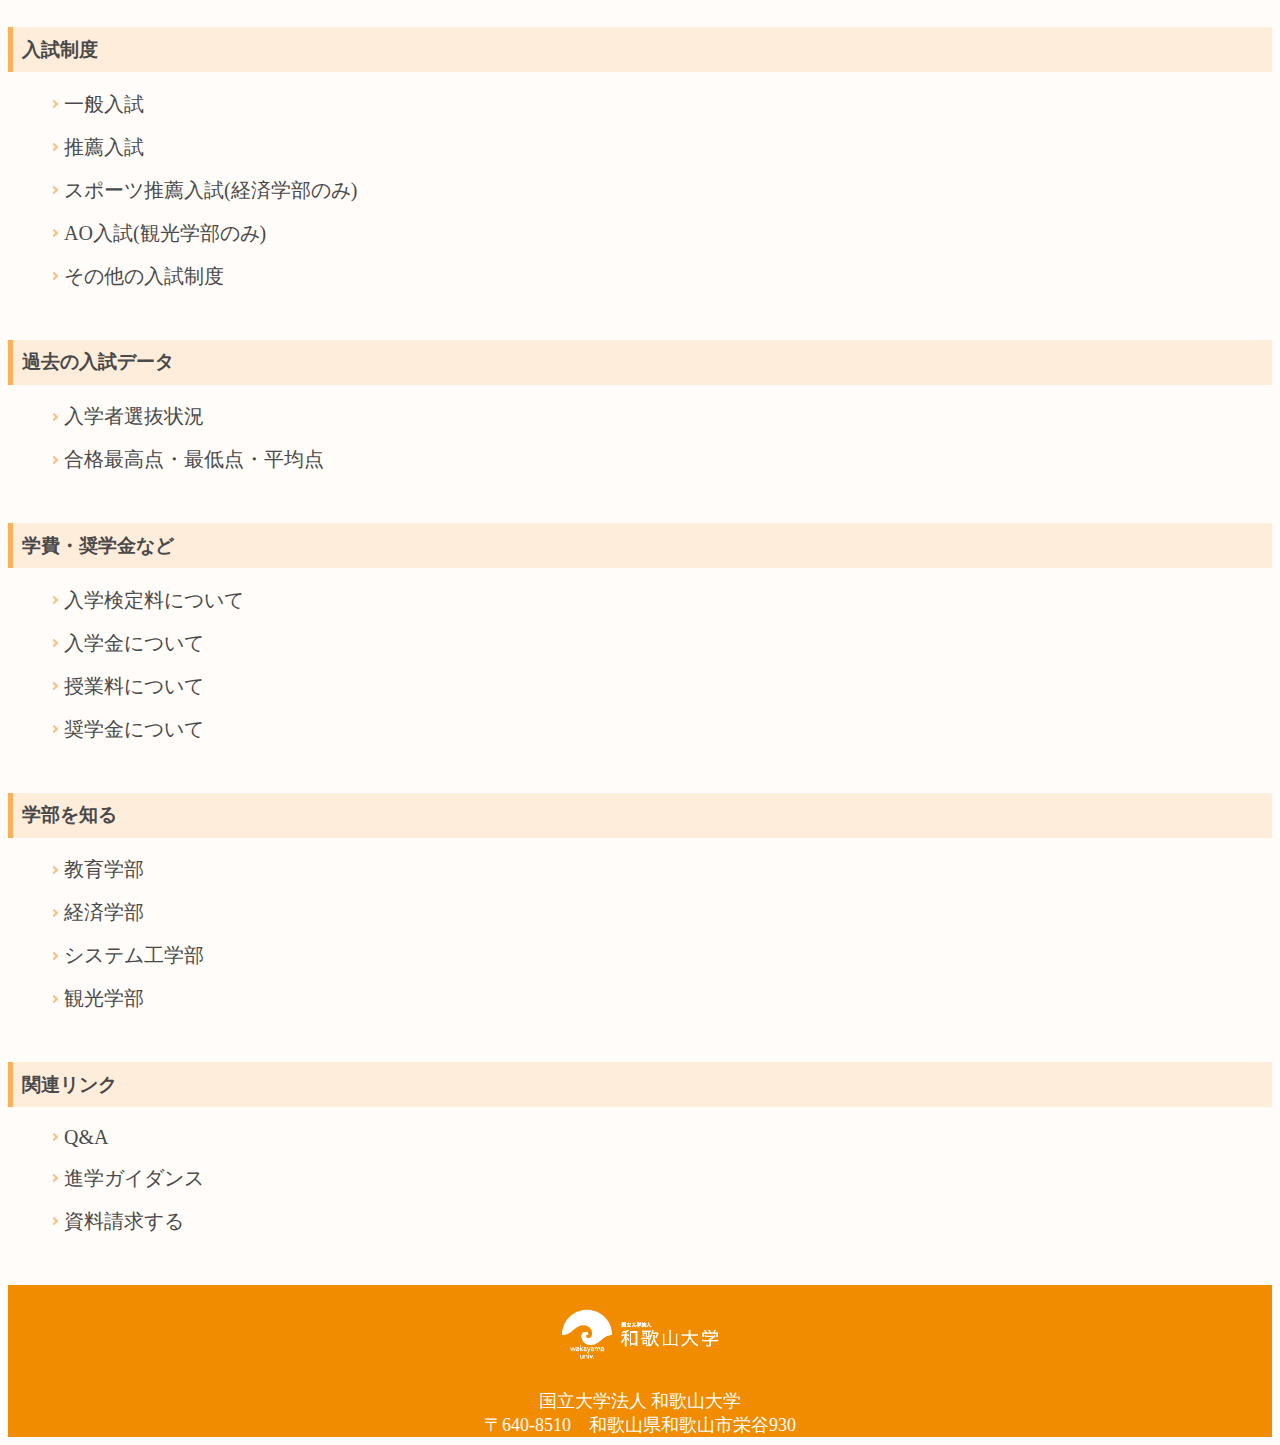
==== commit e7043e35: "Add files via upload" ====
--- a/index.html
+++ b/index.html
@@ -63,7 +63,7 @@
         <h3>受験科目</h3>
       </li><li>
         <a href="kakomon.html"><img src="img/過去問.png" width="70"></a>
-        <h3>進路について</h3>
+        <h3>過去の入試問題</h3>
       </li>
     </ul>
   </div>
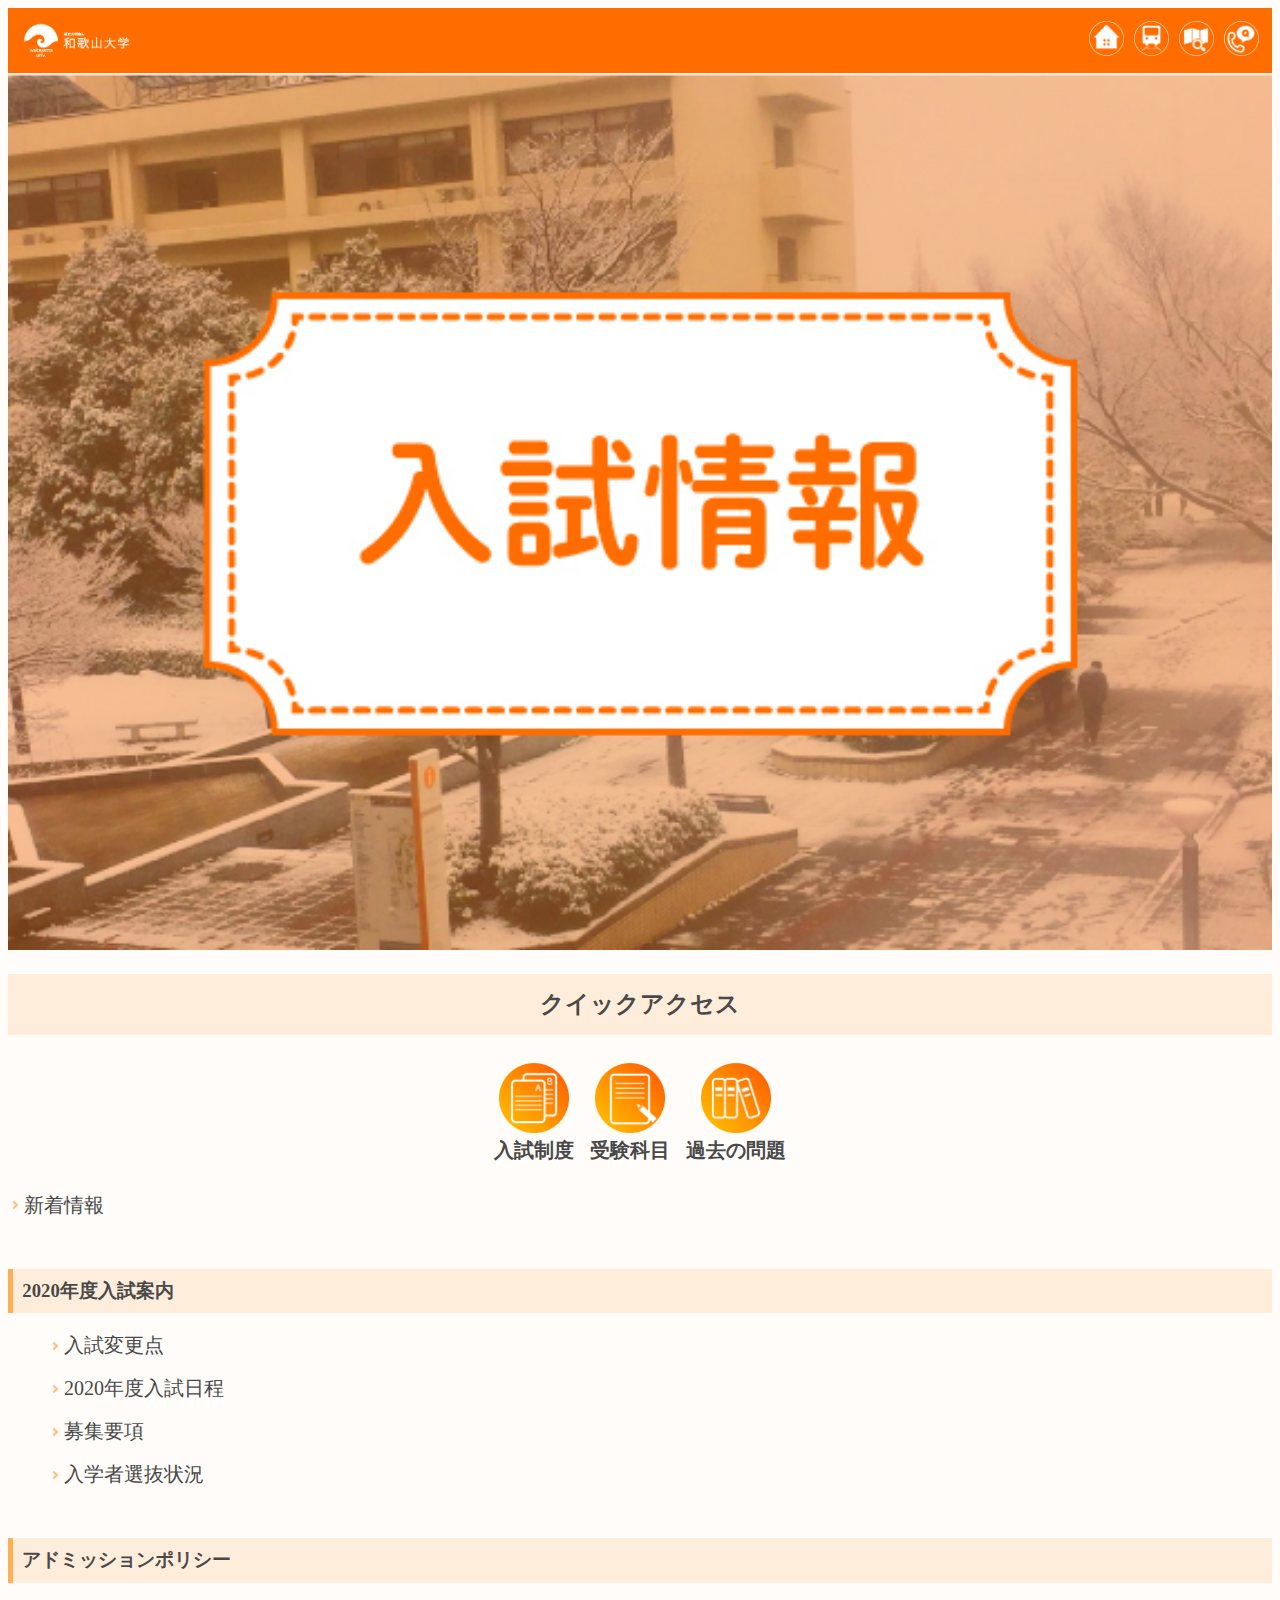
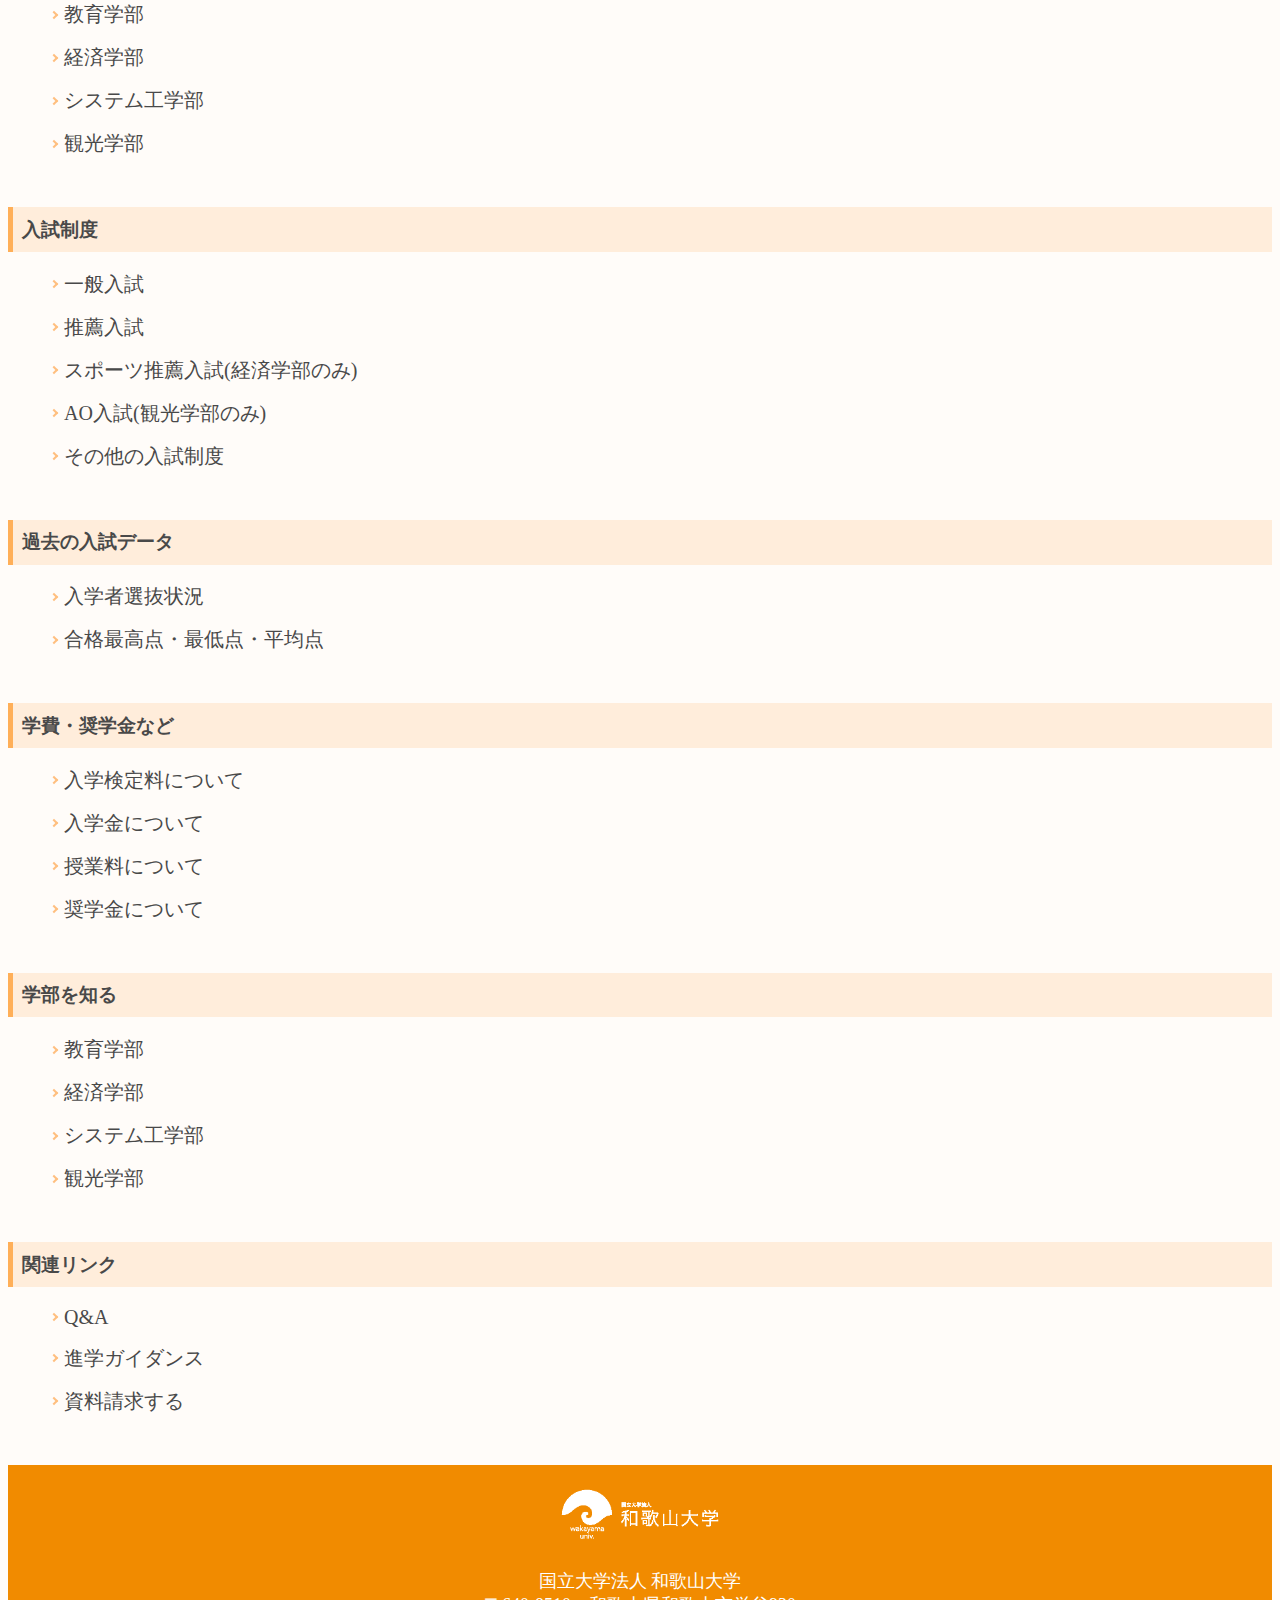
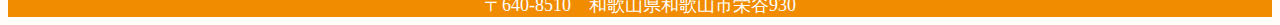
==== commit 47c0d2af: "Add files via upload" ====
--- a/index.html
+++ b/index.html
@@ -33,22 +33,13 @@
 
 <body>
 
-  <div class="top">
-    <section>
-      <img src="img/typeD_color.png" height="60">
-    </section>
-  </div>
-
-  <div class="title">
-    <ul class="title_gakubu">
-      <li><a href="https://www.wakayama-u.ac.jp/"><h4>ホーム</h4></a><a href="https://www.wakayama-u.ac.jp/about/c-map.html"><h4>キャンパスマップ</h4></a></li>
-      <li><a href="https://www.wakayama-u.ac.jp/about/access.html"><h4>交通アクセス</h4></a><a href="http://www.wakayama-u.ac.jp/contact/"><h4>お問い合わせ</h4></a></li>
-    </ul>
-  </div>
+    <div class="top">
+      <img src="img/typeD_white.png" height="40" class="wadai"/>
+      <a href="https://www.wakayama-u.ac.jp/"><img src="img/ホーム.png" width="35"></a><a href="https://www.wakayama-u.ac.jp/about/access.html"><img src="img/交通.png" width="35"></a><a href="https://www.wakayama-u.ac.jp/about/c-map.html"><img src="img/キャンパスマップ.png" width="35"></a><a href="http://www.wakayama-u.ac.jp/contact/"><img src="img/問い合わせ.png" width="35"></a>
+    </div>
 
   <div class="title_nyuusi">
-    <h2>入試情報</h2>
-    <img src="img/snow.JPG">
+    <img src="img/冬_バナー.jpg">
   </div>
 
 
@@ -56,14 +47,14 @@
     <h2>クイックアクセス</h2>
     <ui class="qa">
       <li>
-        <a href="seido.html"><img src="img/入試方法.png" width="70"></a>
+        <a href="seido.html"><img src="img/入試制度.png" width="70"></a>
         <h3>入試制度</h3>
       </li><li>
-        <a href="kamoku.html"><img src="img/入試科目.png" width="70"></a>
+        <a href="kamoku.html"><img src="img/受験科目.png" width="70"></a>
         <h3>受験科目</h3>
       </li><li>
         <a href="kakomon.html"><img src="img/過去問.png" width="70"></a>
-        <h3>過去の入試問題</h3>
+        <h3>過去の問題</h3>
       </li>
     </ul>
   </div>
--- a/styles.css
+++ b/styles.css
@@ -14,7 +14,7 @@
   color: #494949;
 }
 
-.ado h3, .kamoku h3, .money h3, .gakubu h3, .syutugan h3, .siryou h3, .title_gakubu h4, .kako h3{
+.ado h3, .kamoku h3, .money h3, .gakubu h3, .syutugan h3, .siryou h3, .kako h3{
   padding: 0.5em;
   color: #494949;
   background: #ffeddb;
@@ -60,8 +60,18 @@
 }
 
 .top{
-  width: auto;
-  text-align: center;
+  display: block;
+  text-align: right;
+  padding: 0.5em;
+  background: #ff6d00;
+}
+
+.top img{
+  padding: 5px;
+}
+
+.wadai{
+  float: left;
 }
 
 .title_nyuusi{
@@ -84,7 +94,6 @@
 
 .title_nyuusi img{
   width: 100%;
-  opacity: 0.3;
 }
 
 .title{
@@ -100,17 +109,6 @@
   font-weight: Bold;
   color: #494949;
 }
-
-/*.title h2:after{
-  position: absolute;
-  content: '';
-  top: 100%;
-  left: 50%;
-  border: 15px solid transparent;
-  border-top: 15px solid #ffaf58;
-  width: 0;
-  height: 0;
-}*/
 
 .qa li{
   display: inline-block;
@@ -180,14 +178,6 @@
   margin-bottom: 20px;
 }
 
-/*.title h2{
-  position: relative;
-  padding: 0.6em;
-  background: #ffeddb;
-  font-family: Hiragino Kaku Gothic ProN;
-  font-weight: Bold;
-  color: #494949;
-}*/
 
 .title h4{
   font-family: Hiragino Kaku Gothic ProN;
